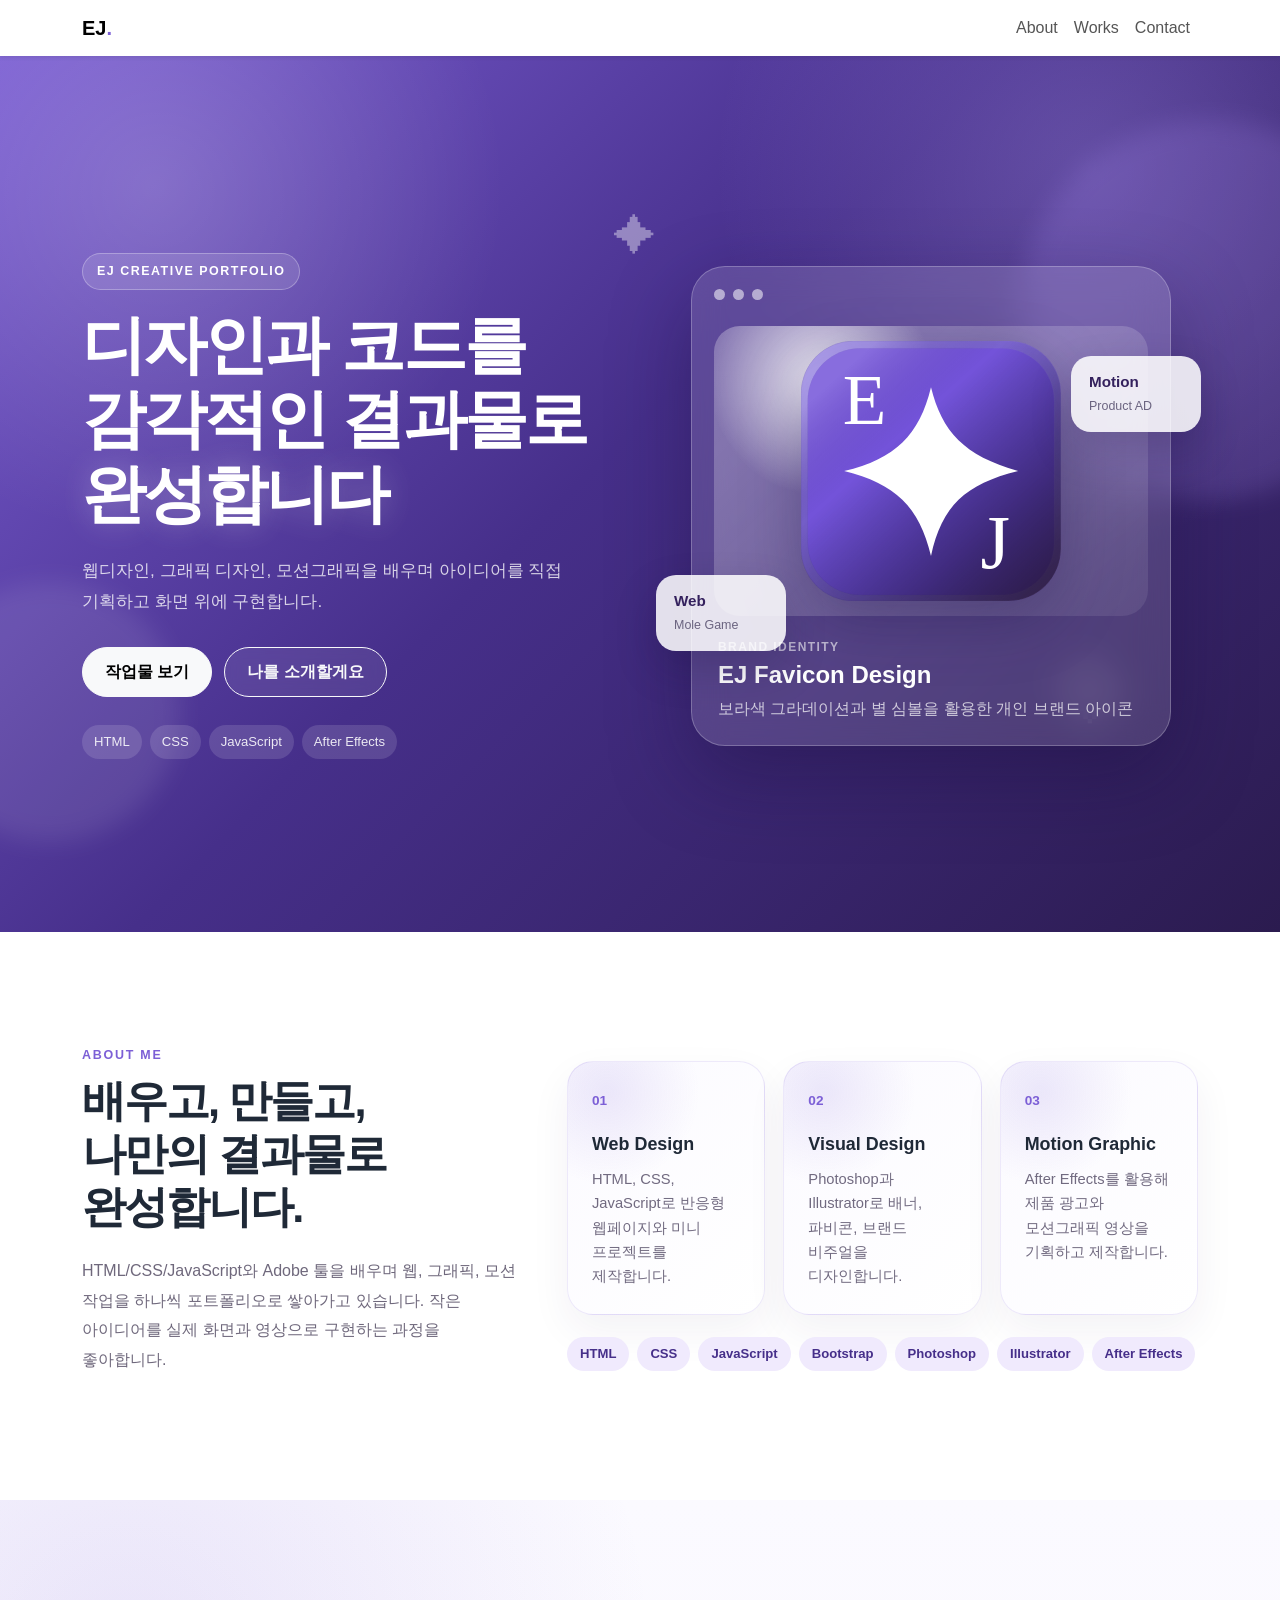
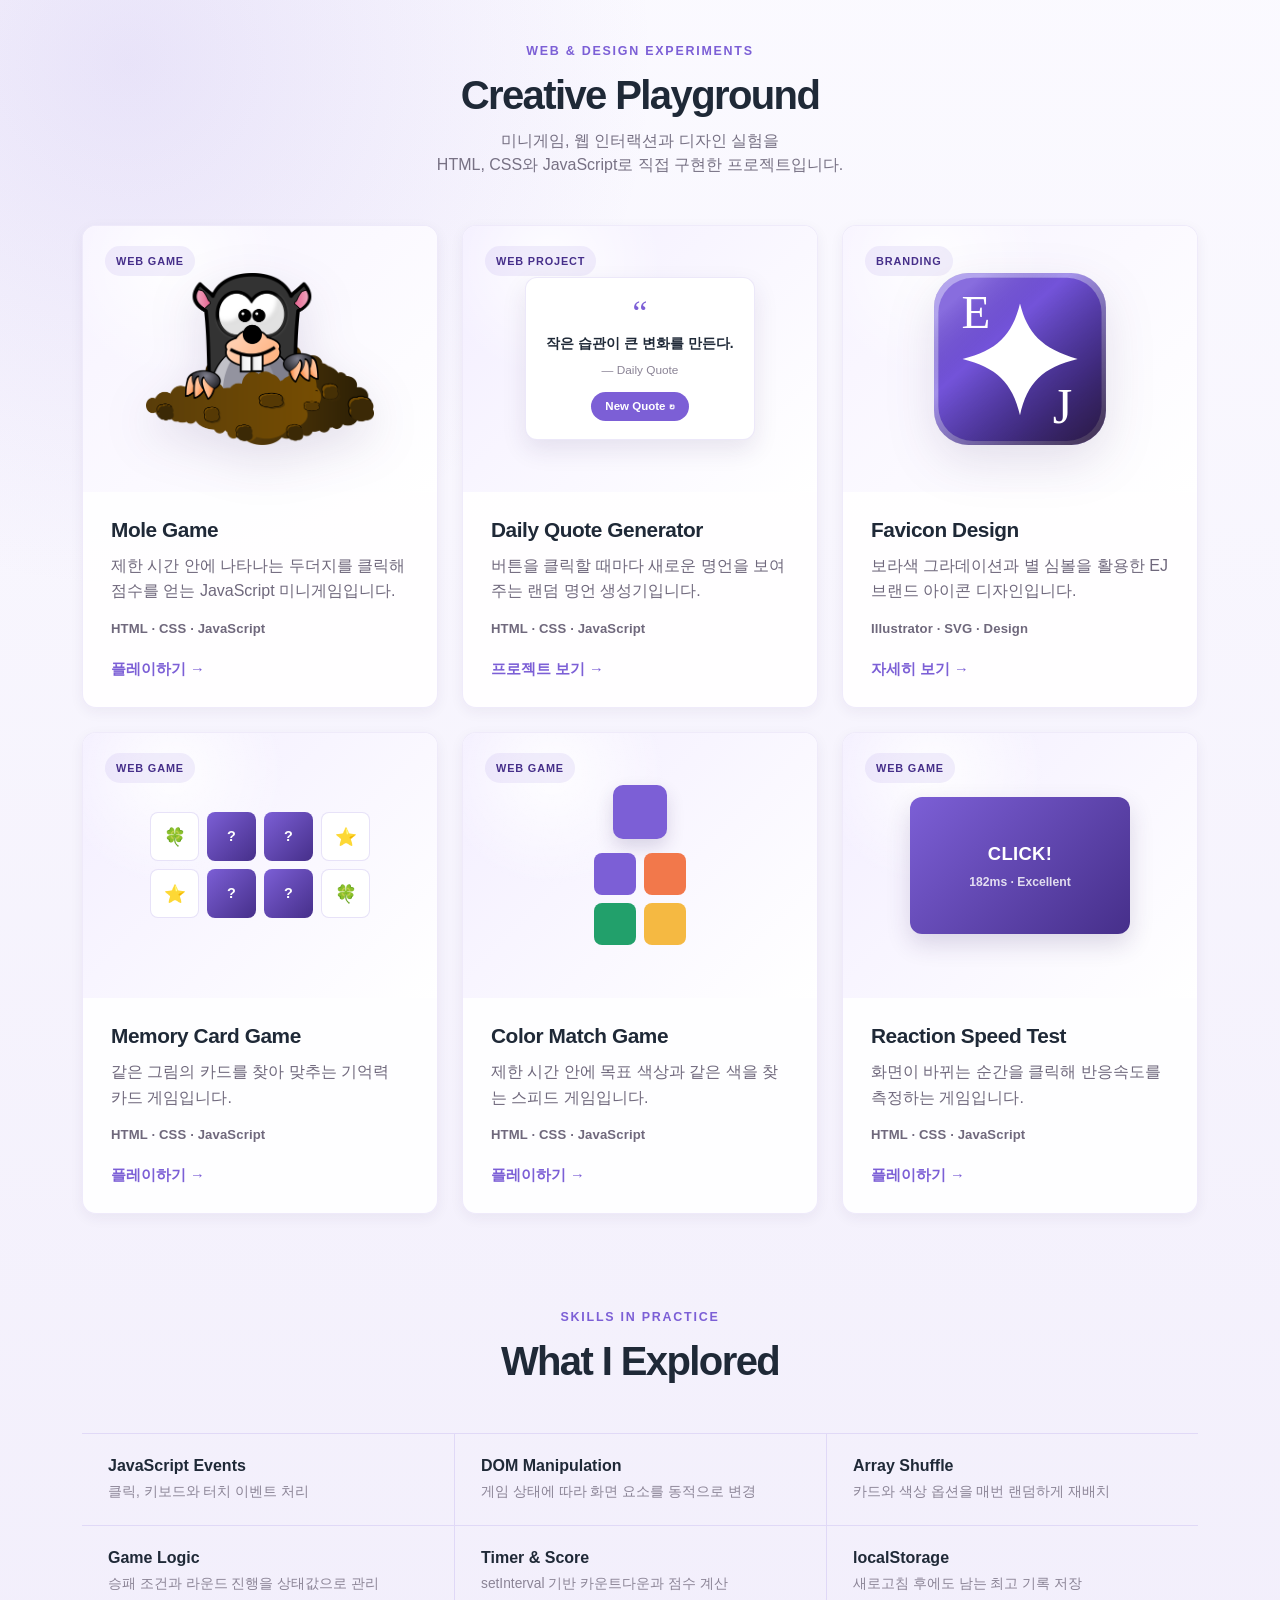
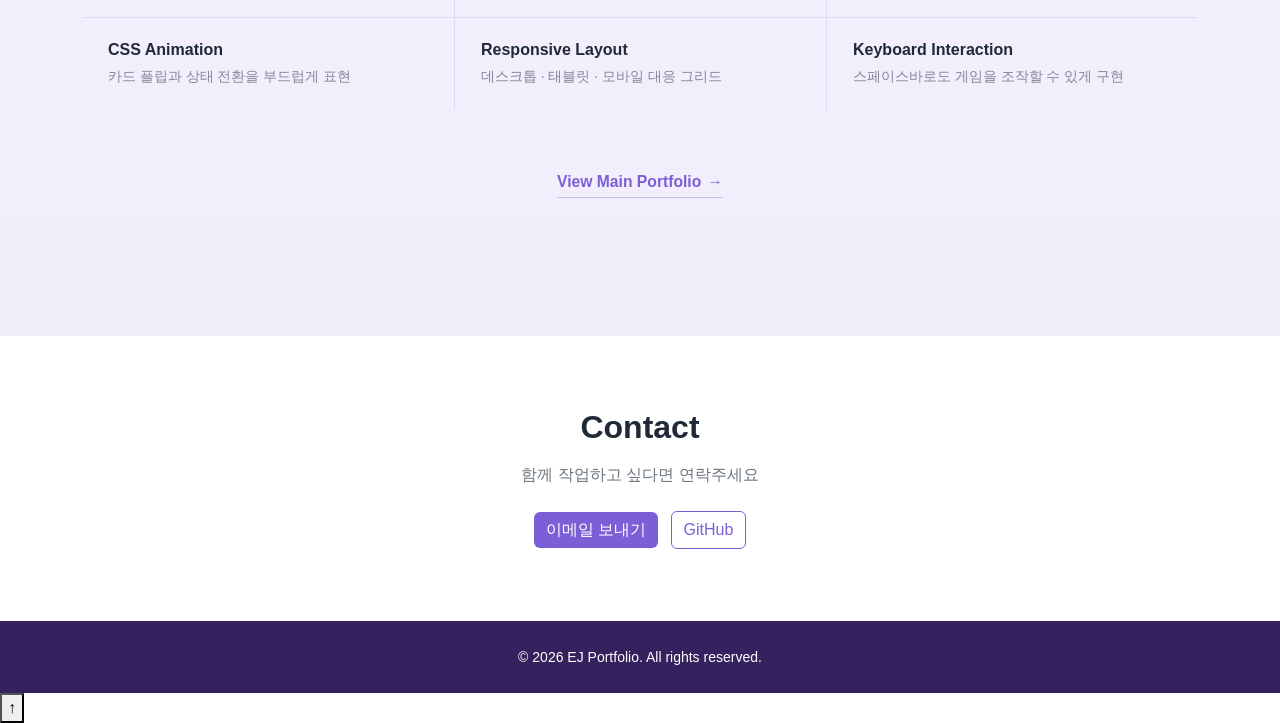
==== index.html @ 0d3d9ed9 "Initial commit: J Portfolio" ====
<!DOCTYPE html>
<html lang="ko">
<head>
  <!-- ===== 기본 설정 ===== -->
  <meta charset="UTF-8">
  <!-- 모바일 반응형을 위한 필수 태그 -->
  <meta name="viewport" content="width=device-width, initial-scale=1">
  <title>EJ Portfolio | 차은정</title>

  <!-- ===== 파비콘 연결 ===== -->
  <link rel="icon" type="image/svg+xml" href="./image/EJ_favicon.svg">

  <!-- ===== Bootstrap 5 CSS (CDN) ===== -->
  <link href="https://cdn.jsdelivr.net/npm/bootstrap@5.3.3/dist/css/bootstrap.min.css" rel="stylesheet">

  <!-- ===== 내 커스텀 CSS (Step 2에서 만들 예정) ===== -->
  <link rel="stylesheet" href="./css/style.css">
</head>

<body>

  <!-- ============================================
       1. NAVBAR (상단 고정 메뉴)
       - fixed-top: 스크롤해도 상단에 고정
       - navbar-expand-lg: PC에서는 가로 메뉴, 모바일에서는 햄버거 버튼
  ============================================= -->
  <nav class="navbar navbar-expand-lg fixed-top bg-white shadow-sm">
    <div class="container">
      <!-- 로고 (클릭하면 맨 위로) -->
      <a class="navbar-brand fw-bold" href="#home">EJ<span class="text-purple">.</span></a>

      <!-- 모바일용 햄버거 버튼 -->
      <button class="navbar-toggler" type="button" data-bs-toggle="collapse" data-bs-target="#navMenu"
        aria-controls="navMenu" aria-expanded="false" aria-label="메뉴 열기">
        <span class="navbar-toggler-icon"></span>
      </button>

      <!-- 메뉴 목록 -->
      <div class="collapse navbar-collapse" id="navMenu">
        <ul class="navbar-nav ms-auto">
          <li class="nav-item"><a class="nav-link" href="#about">About</a></li>
          <li class="nav-item"><a class="nav-link" href="#works">Works</a></li>
          <li class="nav-item"><a class="nav-link" href="#contact">Contact</a></li>
        </ul>
      </div>
    </div>
  </nav>

  <!-- ============================================
       2. HERO (첫 화면 인사 섹션)
       - hero-gradient: 파비콘과 같은 보라 그라데이션 (style.css에서 정의)
       - min-vh-100: 화면 세로 100% 채우기
  ============================================= -->
  <!-- <header id="home" class="hero-gradient text-white d-flex align-items-center min-vh-100">
    <div class="container text-center">
      <p class="mb-2 opacity-75">웹 · 영상 · 그래픽 디자인 포트폴리오</p>
      <h1 class="display-4 fw-bold mb-3">
        안녕하세요,<br>
        디자인과 코드를 넘나드는<br>
        크리에이터 <span class="text-warning">EJ</span>입니다
      </h1>
       CTA 버튼: 클릭하면 Works 섹션으로 이동 
      <a href="#works" class="btn btn-light btn-lg mt-3 px-4">작업물 보러가기 ↓</a>
    </div>
  </header> -->
  <!-- ============================================
     2. HERO - 리디자인 버전
============================================= -->
<header id="home" class="hero-section">
  <div class="hero-bg-circle circle-1"></div>
  <div class="hero-bg-circle circle-2"></div>
  <div class="hero-star star-1">✦</div>
  <div class="hero-star star-2">✧</div>

  <div class="container">
    <div class="row align-items-center min-vh-100 g-5">

      <!-- 왼쪽 텍스트 영역 -->
      <div class="col-12 col-lg-6">
        <div class="hero-text">
          <span class="hero-label">EJ CREATIVE PORTFOLIO</span>

          <h1 class="hero-title">
            디자인과 코드를<br>
            감각적인 결과물로<br>
            <span>완성합니다</span>
          </h1>

          <p class="hero-desc">
            웹디자인, 그래픽 디자인, 모션그래픽을 배우며  
            아이디어를 직접 기획하고 화면 위에 구현합니다.
          </p>

          <div class="hero-buttons">
            <a href="#works" class="btn btn-light hero-btn-main">작업물 보기</a>
            <a href="#about" class="btn btn-outline-light hero-btn-sub">나를 소개할게요</a>
          </div>

          <div class="hero-tags">
            <span>HTML</span>
            <span>CSS</span>
            <span>JavaScript</span>
            <span>After Effects</span>
          </div>
        </div>
      </div>

      <!-- 오른쪽 파비콘 프리뷰 카드 -->
      <div class="col-12 col-lg-6">
        <div class="hero-preview-wrap">

          <div class="glass-card main-preview-card">
            <div class="preview-top">
              <span></span>
              <span></span>
              <span></span>
            </div>

            <div class="preview-icon-box">
              <img src="./image/EJ_favicon.svg" alt="EJ Favicon">
            </div>

            <div class="preview-info">
              <p class="preview-category">BRAND IDENTITY</p>
              <h3>EJ Favicon Design</h3>
              <p>보라색 그라데이션과 별 심볼을 활용한 개인 브랜드 아이콘</p>
            </div>
          </div>

          <div class="floating-card floating-card-1">
            <strong>Web</strong>
            <span>Mole Game</span>
          </div>

          <div class="floating-card floating-card-2">
            <strong>Motion</strong>
            <span>Product AD</span>
          </div>

        </div>
      </div>

    </div>
  </div>
</header>

  <!-- ============================================
       3. ABOUT (자기소개)
  ============================================= -->
 <section id="about" class="about-section">
  <div class="container">
    <div class="row align-items-center g-5">

      <div class="col-12 col-lg-5">
        <span class="section-label">ABOUT ME</span>
        <h2 class="about-title">
            배우고, 만들고,<br>
            나만의 결과물로<br>
            완성합니다.
        </h2>
        <p class="about-desc">
          HTML/CSS/JavaScript와 Adobe 툴을 배우며
          웹, 그래픽, 모션 작업을 하나씩 포트폴리오로 쌓아가고 있습니다.
          작은 아이디어를 실제 화면과 영상으로 구현하는 과정을 좋아합니다.
        </p>
      </div>

      <div class="col-12 col-lg-7">
        <div class="about-card-grid">

          <div class="about-mini-card">
            <span>01</span>
            <h3>Web Design</h3>
            <p>HTML, CSS, JavaScript로 반응형 웹페이지와 미니 프로젝트를 제작합니다.</p>
          </div>

          <div class="about-mini-card">
            <span>02</span>
            <h3>Visual Design</h3>
            <p>Photoshop과 Illustrator로 배너, 파비콘, 브랜드 비주얼을 디자인합니다.</p>
          </div>

          <div class="about-mini-card">
            <span>03</span>
            <h3>Motion Graphic</h3>
            <p>After Effects를 활용해 제품 광고와 모션그래픽 영상을 기획하고 제작합니다.</p>
          </div>

        </div>

        <div class="about-skills">
          <span>HTML</span>
          <span>CSS</span>
          <span>JavaScript</span>
          <span>Bootstrap</span>
          <span>Photoshop</span>
          <span>Illustrator</span>
          <span>After Effects</span>
        </div>
      </div>

    </div>
  </div>
</section>

  
<section id="works" class="works-section">
  <div class="container py-5">

    <div class="section-title text-center mb-5">
      <span class="section-label">WEB &amp; DESIGN EXPERIMENTS</span>
      <h2>Creative Playground</h2>
      <p>미니게임, 웹 인터랙션과 디자인 실험을<br class="d-none d-sm-block">HTML, CSS와 JavaScript로 직접 구현한 프로젝트입니다.</p>
    </div>

    <div class="row g-4">

      <!-- 카드 1: Mole Game -->
      <div class="col-12 col-md-6 col-lg-4">
        <article class="portfolio-card">
          <div class="portfolio-thumb">
            <span class="category-label">WEB GAME</span>
            <img class="thumb-visual" src="./image/mole1-img.png" alt="두더지 게임 화면">
          </div>

          <div class="portfolio-body">
            <h3>Mole Game</h3>
            <p class="portfolio-desc">제한 시간 안에 나타나는 두더지를 클릭해 점수를 얻는 JavaScript 미니게임입니다.</p>
            <p class="tool-tags">HTML · CSS · JavaScript</p>
            <a href="https://jeffreymom.github.io/mole-game/" target="_blank" rel="noopener noreferrer" class="work-link">
              플레이하기 <span class="arrow">→</span>
            </a>
          </div>
        </article>
      </div>

      <!-- 카드 2: Daily Quote Generator -->
      <div class="col-12 col-md-6 col-lg-4">
        <article class="portfolio-card">
          <div class="portfolio-thumb thumb-quote">
            <span class="category-label">WEB PROJECT</span>
            <div class="thumb-visual quote-mock">
              <span class="quote-mock-mark" aria-hidden="true">&ldquo;</span>
              <p class="quote-mock-text">작은 습관이 큰 변화를 만든다.</p>
              <span class="quote-mock-author">— Daily Quote</span>
              <span class="quote-mock-btn">New Quote ↻</span>
            </div>
          </div>

          <div class="portfolio-body">
            <h3>Daily Quote Generator</h3>
            <p class="portfolio-desc">버튼을 클릭할 때마다 새로운 명언을 보여주는 랜덤 명언 생성기입니다.</p>
            <p class="tool-tags">HTML · CSS · JavaScript</p>
            <a href="https://jeffreymom.github.io/day01-quote/" target="_blank" rel="noopener noreferrer" class="work-link">
              프로젝트 보기 <span class="arrow">→</span>
            </a>
          </div>
        </article>
      </div>

      <!-- 카드 3: Favicon Design -->
      <div class="col-12 col-md-6 col-lg-4">
        <article class="portfolio-card">
          <div class="portfolio-thumb">
            <span class="category-label">BRANDING</span>
            <img class="thumb-visual" src="./image/EJ_favicon.svg" alt="EJ 보라색 파비콘 디자인">
          </div>

          <div class="portfolio-body">
            <h3>Favicon Design</h3>
            <p class="portfolio-desc">보라색 그라데이션과 별 심볼을 활용한 EJ 브랜드 아이콘 디자인입니다.</p>
            <p class="tool-tags">Illustrator · SVG · Design</p>
            <a href="#" class="work-link">
              자세히 보기 <span class="arrow">→</span>
            </a>
          </div>
        </article>
      </div>

      <!-- 카드 4: Memory Card Game -->
      <div class="col-12 col-md-6 col-lg-4">
        <article class="portfolio-card">
          <div class="portfolio-thumb thumb-memory">
            <span class="category-label">WEB GAME</span>
            <div class="thumb-visual memory-mock" aria-hidden="true">
              <span class="mock-card flipped">🍀</span>
              <span class="mock-card">?</span>
              <span class="mock-card">?</span>
              <span class="mock-card flipped">⭐</span>
              <span class="mock-card flipped">⭐</span>
              <span class="mock-card">?</span>
              <span class="mock-card">?</span>
              <span class="mock-card flipped">🍀</span>
            </div>
          </div>

          <div class="portfolio-body">
            <h3>Memory Card Game</h3>
            <p class="portfolio-desc">같은 그림의 카드를 찾아 맞추는 기억력 카드 게임입니다.</p>
            <p class="tool-tags">HTML · CSS · JavaScript</p>
            <a href="./memory-game.html" class="work-link">
              플레이하기 <span class="arrow">→</span>
            </a>
          </div>
        </article>
      </div>

      <!-- 카드 5: Color Match Game -->
      <div class="col-12 col-md-6 col-lg-4">
        <article class="portfolio-card">
          <div class="portfolio-thumb thumb-color">
            <span class="category-label">WEB GAME</span>
            <div class="thumb-visual color-mock" aria-hidden="true">
              <div class="color-mock-target"></div>
              <div class="color-mock-swatches">
                <span style="background:#7C5FD6"></span>
                <span style="background:#F2784B"></span>
                <span style="background:#22A06B"></span>
                <span style="background:#F5B942"></span>
              </div>
            </div>
          </div>

          <div class="portfolio-body">
            <h3>Color Match Game</h3>
            <p class="portfolio-desc">제한 시간 안에 목표 색상과 같은 색을 찾는 스피드 게임입니다.</p>
            <p class="tool-tags">HTML · CSS · JavaScript</p>
            <a href="./color-match.html" class="work-link">
              플레이하기 <span class="arrow">→</span>
            </a>
          </div>
        </article>
      </div>

      <!-- 카드 6: Reaction Speed Test -->
      <div class="col-12 col-md-6 col-lg-4">
        <article class="portfolio-card">
          <div class="portfolio-thumb thumb-reaction">
            <span class="category-label">WEB GAME</span>
            <div class="thumb-visual reaction-mock" aria-hidden="true">
              <span class="reaction-mock-label">CLICK!</span>
              <span class="reaction-mock-time">182ms · Excellent</span>
            </div>
          </div>

          <div class="portfolio-body">
            <h3>Reaction Speed Test</h3>
            <p class="portfolio-desc">화면이 바뀌는 순간을 클릭해 반응속도를 측정하는 게임입니다.</p>
            <p class="tool-tags">HTML · CSS · JavaScript</p>
            <a href="./reaction-test.html" class="work-link">
              플레이하기 <span class="arrow">→</span>
            </a>
          </div>
        </article>
      </div>

    </div>

    <div class="explored-section">
      <div class="section-title text-center mb-5">
        <span class="section-label">SKILLS IN PRACTICE</span>
        <h2>What I Explored</h2>
      </div>

      <div class="explored-grid">
        <div class="explored-item">
          <h3>JavaScript Events</h3>
          <p>클릭, 키보드와 터치 이벤트 처리</p>
        </div>
        <div class="explored-item">
          <h3>DOM Manipulation</h3>
          <p>게임 상태에 따라 화면 요소를 동적으로 변경</p>
        </div>
        <div class="explored-item">
          <h3>Array Shuffle</h3>
          <p>카드와 색상 옵션을 매번 랜덤하게 재배치</p>
        </div>
        <div class="explored-item">
          <h3>Game Logic</h3>
          <p>승패 조건과 라운드 진행을 상태값으로 관리</p>
        </div>
        <div class="explored-item">
          <h3>Timer &amp; Score</h3>
          <p>setInterval 기반 카운트다운과 점수 계산</p>
        </div>
        <div class="explored-item">
          <h3>localStorage</h3>
          <p>새로고침 후에도 남는 최고 기록 저장</p>
        </div>
        <div class="explored-item">
          <h3>CSS Animation</h3>
          <p>카드 플립과 상태 전환을 부드럽게 표현</p>
        </div>
        <div class="explored-item">
          <h3>Responsive Layout</h3>
          <p>데스크톱 · 태블릿 · 모바일 대응 그리드</p>
        </div>
        <div class="explored-item">
          <h3>Keyboard Interaction</h3>
          <p>스페이스바로도 게임을 조작할 수 있게 구현</p>
        </div>
      </div>
    </div>

    <div class="portfolio-link-wrap text-center">
      <a href="https://jeffreymom.github.io/ej-portfolio/" target="_blank" rel="noopener noreferrer" class="portfolio-main-link">
        View Main Portfolio <span class="arrow">→</span>
      </a>
    </div>

  </div>
</section>

  <!-- ============================================
       5. CONTACT (연락처)
  ============================================= -->
  <section id="contact" class="py-5">
    <div class="container py-4 text-center">
      <h2 class="fw-bold mb-3">Contact</h2>
      <p class="text-secondary mb-4">함께 작업하고 싶다면 연락주세요</p>
           <a href="mailto:cej3968@gmail.com" class="btn btn-purple me-2">이메일 보내기</a>
      <a href="https://github.com/Jeffreymom" target="_blank" rel="noopener" class="btn btn-outline-purple">GitHub</a>
    </div>
  </section>

  <!-- ============================================
       6. FOOTER (하단)
  ============================================= -->
  <footer class="footer-dark text-white text-center py-4">
    <div class="container">
      <small>© 2026 EJ Portfolio. All rights reserved.</small>
    </div>
  </footer>

  <!-- ===== Bootstrap 5 JS (햄버거 메뉴 작동에 필요) ===== -->
  <script src="https://cdn.jsdelivr.net/npm/bootstrap@5.3.3/dist/js/bootstrap.bundle.min.js"></script>

  <!-- ===== 내 커스텀 JS (Step 5에서 만들 예정) ===== -->
  <script src="./js/app.js"></script>

</body>
</html>
---- css/style.css ----
/* ============================================
   EJ Portfolio - style.css
   보라색 파비콘(EJ) 색감 기반 커스텀 스타일
   ============================================ */

/* ============================================
   1. 색상 변수 (여기만 바꾸면 사이트 전체 색이 바뀜!)
   - 파비콘에서 추출한 실제 색상값 사용
   ============================================ */
:root {
  --purple-main:  #7C5FD6;   /* 메인 보라 (파비콘 밝은 부분) */
  --purple-mid:   #462F8A;   /* 중간 보라 (호버, 그라데이션) */
  --purple-dark:  #34215D;   /* 진한 보라 (Footer, 그라데이션 끝) */
  --purple-light: #F1EDFB;   /* 아주 연한 보라 (섹션 배경) */
  --text-dark:    #1F2937;   /* 본문 글자색 */
}

/* ============================================
   2. 공통 설정
   ============================================ */
body {
  color: var(--text-dark);
  /* 한글이 예쁘게 보이는 시스템 폰트 우선 */
  font-family: "Pretendard", "Apple SD Gothic Neo", "Malgun Gothic", sans-serif;
}

/* 네비 메뉴 클릭 시 섹션이 navbar에 가려지지 않게 여백 확보 */
html {
  scroll-behavior: smooth;      /* 부드러운 스크롤 이동 */
  scroll-padding-top: 70px;     /* 고정 navbar 높이만큼 여백 */
}

/* ============================================
   3. 색상 유틸리티 클래스 (index.html에서 사용 중)
   ============================================ */

/* 보라색 글자 (로고의 점 등) */
.text-purple {
  color: var(--purple-main);
}

/* 연보라 배경 (Works 섹션) */
.bg-light-purple {
  background-color: var(--purple-light);
}

/* ============================================
   4. NAVBAR
   ============================================ */

/* 메뉴 글자: 기본은 회색, 마우스 올리면 보라색 */
.navbar .nav-link {
  color: #555;
  font-weight: 500;
  transition: color 0.2s;   /* 색이 부드럽게 바뀌는 효과 */
}

.navbar .nav-link:hover {
  color: var(--purple-main);
}

/* ============================================
   5. HERO (첫 화면)
   - 파비콘과 동일한 대각선 그라데이션
   ============================================ */
.hero-gradient {
  background: linear-gradient(
    135deg,                    /* 대각선 방향 (좌상단 → 우하단) */
    var(--purple-main) 0%,     /* 시작: 밝은 보라 */
    var(--purple-mid)  55%,    /* 중간 보라 */
    var(--purple-dark) 100%    /* 끝: 진한 보라 */
  );
}

/* Hero 안의 강조 글자(EJ)를 흰색+밑줄 느낌으로 
   (Bootstrap의 text-warning 노란색을 덮어씀) */
.hero-gradient .text-warning {
  color: #fff !important;
  border-bottom: 4px solid rgba(255, 255, 255, 0.5);
}

/* ============================================
   6. 보라색 버튼 (btn-purple / btn-outline-purple)
   ============================================ */

/* 꽉 찬 보라 버튼 */
.btn-purple {
  background-color: var(--purple-main);
  color: #fff;
  border: none;
  transition: background-color 0.2s;
}

.btn-purple:hover {
  background-color: var(--purple-mid);  /* 호버 시 더 진하게 */
  color: #fff;
}

/* 테두리만 있는 보라 버튼 */
.btn-outline-purple {
  background-color: transparent;
  color: var(--purple-main);
  border: 1.5px solid var(--purple-main);
  transition: all 0.2s;
}

.btn-outline-purple:hover {
  background-color: var(--purple-main);  /* 호버 시 채워짐 */
  color: #fff;
}

/* ============================================
   7. 스킬 뱃지 (About + 카드에서 사용)
   ============================================ */
.skill-badge {
  background-color: var(--purple-light);  /* 연보라 배경 */
  color: var(--purple-mid);               /* 진한 보라 글자 */
  font-weight: 500;
  padding: 0.45em 0.9em;
}

/* ============================================
   8. 작업물 카드 (Works 섹션)
   ============================================ */
/*.work-card {
 /* border: none;                /* Bootstrap 기본 테두리 제거 */
 /* border-radius: 14px;         /* 파비콘처럼 둥근 모서리 */
/*  overflow: hidden;            /* 이미지가 둥근 모서리 밖으로 안 나가게 */
/*  transition: transform 0.25s, box-shadow 0.25s;*/
/*}   */

.work-card {
  border: 1px solid rgba(124, 95, 214, 0.12);
  border-radius: 24px;
  overflow: hidden;
  background: rgba(255, 255, 255, 0.92);
  box-shadow: 0 12px 35px rgba(52, 33, 93, 0.08);
}

/* 마우스 올리면 살짝 떠오르는 효과 */
.work-card:hover {
  transform: translateY(-6px);
  box-shadow: 0 12px 24px rgba(70, 47, 138, 0.18);  /* 보라빛 그림자 */
}

/* 카드 썸네일: 높이 통일 + 비율 유지하며 꽉 채우기 */
/* .work-card .card-img-top {
  height: 200px;
  object-fit: cover;
} */

.work-card .card-img-top {
  height: 230px;
  object-fit: contain;
  background: linear-gradient(135deg, #f6f1ff, #ffffff);
  padding: 24px;
}

/* ============================================
   9. FOOTER
   ============================================ */
.footer-dark {
  background-color: var(--purple-dark);  /* 파비콘의 가장 진한 보라 */
}








/* ============================================
   HERO REDESIGN
============================================ */

.hero-section {
  position: relative;
  min-height: 100vh;
  padding-top: 80px;
  overflow: hidden;
  color: #fff;
  background:
    radial-gradient(circle at 12% 20%, rgba(255, 255, 255, 0.18), transparent 26%),
    radial-gradient(circle at 85% 18%, rgba(188, 167, 255, 0.28), transparent 28%),
    linear-gradient(135deg, #7C5FD6 0%, #462F8A 48%, #2B1B4F 100%);
}

.hero-bg-circle {
  position: absolute;
  border-radius: 50%;
  filter: blur(12px);
  opacity: 0.5;
  pointer-events: none;
}

.circle-1 {
  width: 260px;
  height: 260px;
  left: -80px;
  bottom: 90px;
  background: rgba(255, 255, 255, 0.18);
}

.circle-2 {
  width: 380px;
  height: 380px;
  right: -120px;
  top: 120px;
  background: rgba(179, 150, 255, 0.32);
}

.hero-star {
  position: absolute;
  color: rgba(255, 255, 255, 0.4);
  pointer-events: none;
}

.star-1 {
  top: 22%;
  left: 48%;
  font-size: 42px;
}

.star-2 {
  bottom: 20%;
  right: 12%;
  font-size: 68px;
}

.hero-text {
  position: relative;
  z-index: 2;
}

.hero-label {
  display: inline-block;
  margin-bottom: 18px;
  padding: 8px 14px;
  border: 1px solid rgba(255, 255, 255, 0.28);
  border-radius: 999px;
  background: rgba(255, 255, 255, 0.12);
  font-size: 0.78rem;
  letter-spacing: 0.12em;
  font-weight: 700;
}

.hero-title {
  font-size: clamp(2.8rem, 5vw, 4.7rem);
  line-height: 1.16;
  font-weight: 900;
  letter-spacing: -0.045em;
  margin-bottom: 24px;
  word-break: keep-all;
}

.hero-title span {
  color: #fff;
  text-shadow: 0 0 30px rgba(255, 255, 255, 0.28);
}

.hero-desc {
  max-width: 560px;
  margin-bottom: 30px;
  color: rgba(255, 255, 255, 0.78);
  font-size: 1.08rem;
  line-height: 1.8;
  word-break: keep-all;
}

.hero-buttons {
  display: flex;
  flex-wrap: wrap;
  gap: 12px;
  margin-bottom: 28px;
}

.hero-btn-main,
.hero-btn-sub {
  border-radius: 999px;
  padding: 12px 22px;
  font-weight: 700;
}

.hero-btn-sub {
  background: rgba(255, 255, 255, 0.08);
  backdrop-filter: blur(8px);
}

.hero-tags {
  display: flex;
  flex-wrap: wrap;
  gap: 8px;
}

.hero-tags span {
  padding: 7px 12px;
  border-radius: 999px;
  background: rgba(255, 255, 255, 0.13);
  color: rgba(255, 255, 255, 0.88);
  font-size: 0.82rem;
}

/* 오른쪽 프리뷰 카드 */

.hero-preview-wrap {
  position: relative;
  z-index: 2;
  max-width: 480px;
  margin: 0 auto;
}

.glass-card {
  border: 1px solid rgba(255, 255, 255, 0.24);
  border-radius: 34px;
  background: rgba(255, 255, 255, 0.13);
  backdrop-filter: blur(18px);
  box-shadow: 0 30px 80px rgba(24, 12, 58, 0.35);
}

.main-preview-card {
  padding: 22px;
}

.preview-top {
  display: flex;
  gap: 8px;
  margin-bottom: 26px;
}

.preview-top span {
  width: 11px;
  height: 11px;
  border-radius: 50%;
  background: rgba(255, 255, 255, 0.55);
}

.preview-icon-box {
  display: flex;
  justify-content: center;
  align-items: center;
  min-height: 290px;
  border-radius: 26px;
  background:
    radial-gradient(circle at 25% 20%, rgba(255, 255, 255, 0.9), transparent 28%),
    linear-gradient(135deg, rgba(255, 255, 255, 0.28), rgba(255, 255, 255, 0.08));
}

.preview-icon-box img {
  width: min(260px, 72%);
  filter: drop-shadow(0 20px 30px rgba(26, 14, 67, 0.32));
}

.preview-info {
  padding: 22px 4px 2px;
}

.preview-category {
  margin-bottom: 5px;
  font-size: 0.75rem;
  letter-spacing: 0.12em;
  color: rgba(255, 255, 255, 0.62);
  font-weight: 700;
}

.preview-info h3 {
  font-size: 1.5rem;
  font-weight: 800;
  margin-bottom: 8px;
}

.preview-info p:last-child {
  margin-bottom: 0;
  color: rgba(255, 255, 255, 0.72);
}

.floating-card {
  position: absolute;
  min-width: 130px;
  padding: 15px 18px;
  border-radius: 20px;
  background: rgba(255, 255, 255, 0.86);
  color: #34215D;
  box-shadow: 0 18px 40px rgba(25, 13, 58, 0.22);
}

.floating-card strong {
  display: block;
  font-size: 0.95rem;
}

.floating-card span {
  font-size: 0.78rem;
  color: #6b6480;
}

.floating-card-1 {
  left: -35px;
  bottom: 95px;
}

.floating-card-2 {
  right: -30px;
  top: 90px;
}

/* ============================================
   WORKS REDESIGN
============================================ */

.works-section {
  position: relative;
  padding: 90px 0;
  background:
    radial-gradient(circle at 10% 8%, rgba(124, 95, 214, 0.14), transparent 24%),
    linear-gradient(180deg, #FBFAFF 0%, #F1EDFB 100%);
}

.section-label {
  display: inline-block;
  margin-bottom: 10px;
  color: var(--purple-main);
  font-size: 0.78rem;
  font-weight: 800;
  letter-spacing: 0.14em;
}

.section-title h2 {
  font-size: 2.5rem;
  font-weight: 900;
  letter-spacing: -0.04em;
  margin-bottom: 10px;
}

.section-title p {
  color: #777184;
}

.portfolio-card {
  position: relative;
  height: 100%;
  overflow: hidden;
  border-radius: 14px;
  background: rgba(255, 255, 255, 0.9);
  border: 1px solid rgba(124, 95, 214, 0.12);
  box-shadow: 0 4px 14px rgba(52, 33, 93, 0.06);
  transition: transform 0.22s ease, box-shadow 0.22s ease, border-color 0.22s ease;
}

.portfolio-card:hover {
  transform: translateY(-2px);
  box-shadow: 0 10px 24px rgba(52, 33, 93, 0.1);
  border-color: rgba(124, 95, 214, 0.26);
}

.portfolio-thumb {
  position: relative;
  aspect-ratio: 4 / 3;
  display: flex;
  justify-content: center;
  align-items: center;
  padding: 28px;
  background:
    radial-gradient(circle at 25% 15%, rgba(255, 255, 255, 0.9), transparent 32%),
    linear-gradient(135deg, #F7F3FF 0%, #FFFFFF 100%);
}

.portfolio-thumb img.thumb-visual {
  max-width: 82%;
  max-height: 82%;
  object-fit: contain;
  filter: drop-shadow(0 16px 24px rgba(52, 33, 93, 0.13));
}

.thumb-visual {
  transition: transform 0.3s ease;
}

.portfolio-card:hover .thumb-visual {
  transform: scale(1.02);
}

.category-label {
  position: absolute;
  left: 22px;
  top: 20px;
  z-index: 2;
  padding: 7px 11px;
  border-radius: 999px;
  background: rgba(124, 95, 214, 0.1);
  color: var(--purple-mid);
  font-size: 0.68rem;
  font-weight: 800;
  letter-spacing: 0.08em;
}

.portfolio-body {
  padding: 26px 28px;
}

.portfolio-body h3 {
  margin-bottom: 10px;
  font-size: 1.3rem;
  font-weight: 900;
  letter-spacing: -0.02em;
}

.portfolio-body p {
  color: #6f687c;
  line-height: 1.6;
}

.portfolio-desc {
  display: -webkit-box;
  -webkit-box-orient: vertical;
  -webkit-line-clamp: 3;
  overflow: hidden;
  margin-bottom: 14px;
}

/* 기술 태그: pill 없이 가운데 점(·)으로 구분한 텍스트 */
.tool-tags {
  margin: 0 0 18px;
  color: #8b8496;
  font-size: 0.82rem;
  font-weight: 600;
  letter-spacing: 0.01em;
}

/* CTA: 큰 보라 버튼 대신 텍스트 링크 + 화살표 */
.work-link {
  display: inline-flex;
  align-items: center;
  gap: 4px;
  text-decoration: none;
  color: var(--purple-main);
  background: none;
  padding: 0;
  border-radius: 0;
  font-size: 0.92rem;
  font-weight: 700;
}

.work-link .arrow {
  display: inline-block;
  transition: transform 0.2s ease;
}

.work-link:hover {
  color: var(--purple-mid);
}

.work-link:hover .arrow {
  transform: translateX(4px);
}

.empty-thumb {
  background:
    radial-gradient(circle at 30% 20%, rgba(124, 95, 214, 0.16), transparent 28%),
    linear-gradient(135deg, #FBFAFF 0%, #F3EEFF 100%);
}

.thumb-placeholder {
  text-align: center;
  color: var(--purple-mid);
}

.thumb-placeholder span {
  display: block;
  margin-bottom: 10px;
  font-size: 4rem;
  line-height: 1;
}

.thumb-placeholder p {
  margin: 0;
  font-size: 1.05rem;
  font-weight: 800;
}

/* 기존 Bootstrap 카드 스타일이 남아있을 때 충돌 방지 */
.work-card {
  border-radius: 28px;
}

.hero-section .row {
  align-items: center;
}

.hero-text {
  max-width: 640px;
}

/* ============================================
   RESPONSIVE
============================================ */

@media (max-width: 991px) {
  .hero-section {
    padding: 120px 0 80px;
  }

  .hero-title {
    font-size: 3.3rem;
    line-height: 1.18;
  }

  .hero-preview-wrap {
    margin-top: 30px;
  }

  .floating-card-1 {
    left: 10px;
  }

  .floating-card-2 {
    right: 10px;
  }
}

@media (max-width: 576px) {
  .hero-title {
    font-size: 2.35rem;
    line-height: 1.22;
  }

  .hero-desc {
    font-size: 0.98rem;
  }

  .preview-icon-box {
    min-height: 230px;
  }

  .floating-card {
    display: none;
  }

  .section-title h2 {
    font-size: 2rem;
  }
}




/* ============================================
   ABOUT REDESIGN
============================================ */

.about-section {
  position: relative;
  padding: 110px 0;
  background: #fff;
}

.about-title {
  margin: 0 0 22px;
  font-size: clamp(2.1rem, 3.4vw, 3.15rem);
  line-height: 1.22;
  font-weight: 900;
  letter-spacing: -0.045em;
  color: var(--text-dark);
  word-break: keep-all;
}

.about-desc {
  color: #6f687c;
  font-size: 1rem;
  line-height: 1.85;
  word-break: keep-all;
}

.about-card-grid {
  display: grid;
  grid-template-columns: repeat(3, 1fr);
  gap: 18px;
}

.about-mini-card {
  min-height: 200px;
  padding: 26px 24px;
  border-radius: 26px;
  background:
    radial-gradient(circle at 20% 12%, rgba(124, 95, 214, 0.13), transparent 34%),
    linear-gradient(135deg, #FBFAFF 0%, #FFFFFF 100%);
  border: 1px solid rgba(124, 95, 214, 0.13);
  box-shadow: 0 16px 40px rgba(52, 33, 93, 0.06);
}

.about-mini-card span {
  display: inline-block;
  margin-bottom: 22px;
  color: var(--purple-main);
  font-size: 0.85rem;
  font-weight: 900;
}

.about-mini-card h3 {
  margin-bottom: 12px;
  font-size: 1.12rem;
  font-weight: 900;
  color: var(--text-dark);
}

.about-mini-card p {
  margin: 0;
  color: #716a80;
  font-size: 0.92rem;
  line-height: 1.65;
  word-break: keep-all;
}

.about-skills {
  display: flex;
  flex-wrap: wrap;
  gap: 8px;
  margin-top: 22px;
}

.about-skills span {
  padding: 7px 13px;
  border-radius: 999px;
  background: #F0EAFD;
  color: var(--purple-mid);
  font-size: 0.82rem;
  font-weight: 700;
}

@media (max-width: 991px) {
  .about-card-grid {
    grid-template-columns: 1fr;
  }

  .about-section {
    padding: 80px 0;
  }
}

/* ============================================
   WORKS THUMBNAIL MOCKUPS
   이미지가 없는 프로젝트는 실제 게임 UI를 닮은
   HTML/CSS 미니 목업으로 썸네일을 대신함
============================================ */

/* Daily Quote Generator */
.thumb-quote {
  background:
    radial-gradient(circle at 25% 15%, rgba(255, 255, 255, 0.9), transparent 32%),
    linear-gradient(135deg, #F3EEFF 0%, #FFFFFF 100%);
}

.quote-mock {
  width: 100%;
  max-width: 230px;
  padding: 18px 16px;
  border-radius: 12px;
  background: #fff;
  border: 1px solid rgba(124, 95, 214, 0.14);
  box-shadow: 0 10px 24px rgba(52, 33, 93, 0.1);
  text-align: center;
}

.quote-mock-mark {
  display: block;
  font-family: Georgia, serif;
  font-size: 2.1rem;
  line-height: 1;
  color: var(--purple-main);
  margin-bottom: 4px;
}

.quote-mock-text {
  margin: 0 0 8px;
  font-size: 0.86rem;
  font-weight: 700;
  color: var(--text-dark);
  line-height: 1.5;
}

.quote-mock-author {
  display: block;
  margin-bottom: 12px;
  font-size: 0.74rem;
  color: #8b8496;
}

.quote-mock-btn {
  display: inline-block;
  padding: 6px 14px;
  border-radius: 999px;
  background: var(--purple-main);
  color: #fff;
  font-size: 0.72rem;
  font-weight: 700;
}

/* Memory Card Game */
.thumb-memory {
  background:
    radial-gradient(circle at 25% 15%, rgba(255, 255, 255, 0.9), transparent 32%),
    linear-gradient(135deg, #F3EEFF 0%, #FFFFFF 100%);
}

.memory-mock {
  display: grid;
  grid-template-columns: repeat(4, 1fr);
  gap: 8px;
  width: 100%;
  max-width: 220px;
}

.mock-card {
  aspect-ratio: 1 / 1;
  display: flex;
  align-items: center;
  justify-content: center;
  border-radius: 8px;
  background: linear-gradient(135deg, var(--purple-main), var(--purple-mid));
  color: #fff;
  font-weight: 800;
  font-size: 0.9rem;
}

.mock-card.flipped {
  background: #fff;
  border: 1px solid rgba(124, 95, 214, 0.18);
  font-size: 1.1rem;
}

/* Color Match Game */
.thumb-color {
  background:
    radial-gradient(circle at 25% 15%, rgba(255, 255, 255, 0.9), transparent 32%),
    linear-gradient(135deg, #F3EEFF 0%, #FFFFFF 100%);
}

.color-mock {
  display: flex;
  flex-direction: column;
  align-items: center;
  gap: 14px;
}

.color-mock-target {
  width: 54px;
  height: 54px;
  border-radius: 10px;
  background: #7C5FD6;
  box-shadow: 0 8px 18px rgba(52, 33, 93, 0.16);
}

.color-mock-swatches {
  display: grid;
  grid-template-columns: repeat(2, 1fr);
  gap: 8px;
}

.color-mock-swatches span {
  width: 42px;
  height: 42px;
  border-radius: 8px;
  display: block;
}

/* Reaction Speed Test */
.thumb-reaction {
  background:
    radial-gradient(circle at 25% 15%, rgba(255, 255, 255, 0.9), transparent 32%),
    linear-gradient(135deg, #F3EEFF 0%, #FFFFFF 100%);
}

.reaction-mock {
  width: 100%;
  max-width: 220px;
  aspect-ratio: 16 / 10;
  border-radius: 12px;
  display: flex;
  flex-direction: column;
  align-items: center;
  justify-content: center;
  gap: 6px;
  background: linear-gradient(135deg, var(--purple-main), var(--purple-mid));
  color: #fff;
  box-shadow: 0 10px 24px rgba(52, 33, 93, 0.16);
}

.reaction-mock-label {
  font-size: 1.15rem;
  font-weight: 900;
  letter-spacing: 0.02em;
}

.reaction-mock-time {
  font-size: 0.76rem;
  font-weight: 700;
  color: rgba(255, 255, 255, 0.82);
}

/* ============================================
   WHAT I EXPLORED
============================================ */

.explored-section {
  margin-top: 90px;
}

.explored-grid {
  display: grid;
  grid-template-columns: repeat(3, 1fr);
}

.explored-item {
  padding: 22px 26px;
  border-top: 1px solid rgba(124, 95, 214, 0.16);
}

.explored-grid .explored-item:nth-child(-n+3) {
  border-top: 1px solid rgba(124, 95, 214, 0.16);
}

.explored-item:not(:nth-child(3n+1)) {
  border-left: 1px solid rgba(124, 95, 214, 0.16);
}

.explored-item h3 {
  margin: 0 0 6px;
  font-size: 1rem;
  font-weight: 800;
  color: var(--text-dark);
}

.explored-item p {
  margin: 0;
  color: #8b8496;
  font-size: 0.86rem;
  line-height: 1.6;
}

/* ============================================
   MAIN PORTFOLIO LINK
============================================ */

.portfolio-link-wrap {
  margin-top: 60px;
}

.portfolio-main-link {
  display: inline-flex;
  align-items: center;
  gap: 6px;
  text-decoration: none;
  color: var(--purple-main);
  font-weight: 800;
  font-size: 0.98rem;
  border-bottom: 1.5px solid rgba(124, 95, 214, 0.35);
  padding-bottom: 4px;
}

.portfolio-main-link .arrow {
  display: inline-block;
  transition: transform 0.2s ease;
}

.portfolio-main-link:hover {
  color: var(--purple-mid);
}

.portfolio-main-link:hover .arrow {
  transform: translateX(4px);
}

@media (max-width: 767px) {
  .explored-grid {
    grid-template-columns: 1fr;
  }

  .explored-item,
  .explored-item:not(:nth-child(3n+1)) {
    border-left: none;
  }

  .explored-item:not(:first-child) {
    border-top: 1px solid rgba(124, 95, 214, 0.16);
  }

  .explored-section {
    margin-top: 60px;
  }
}

@media (max-width: 991px) and (min-width: 768px) {
  .explored-grid {
    grid-template-columns: repeat(2, 1fr);
  }

  .explored-item:not(:nth-child(3n+1)) {
    border-left: none;
  }

  .explored-item:nth-child(odd) {
    border-left: none;
  }

  .explored-item:nth-child(even) {
    border-left: 1px solid rgba(124, 95, 214, 0.16);
  }

  .explored-item:nth-child(-n+2) {
    border-top: 1px solid rgba(124, 95, 214, 0.16);
  }
}
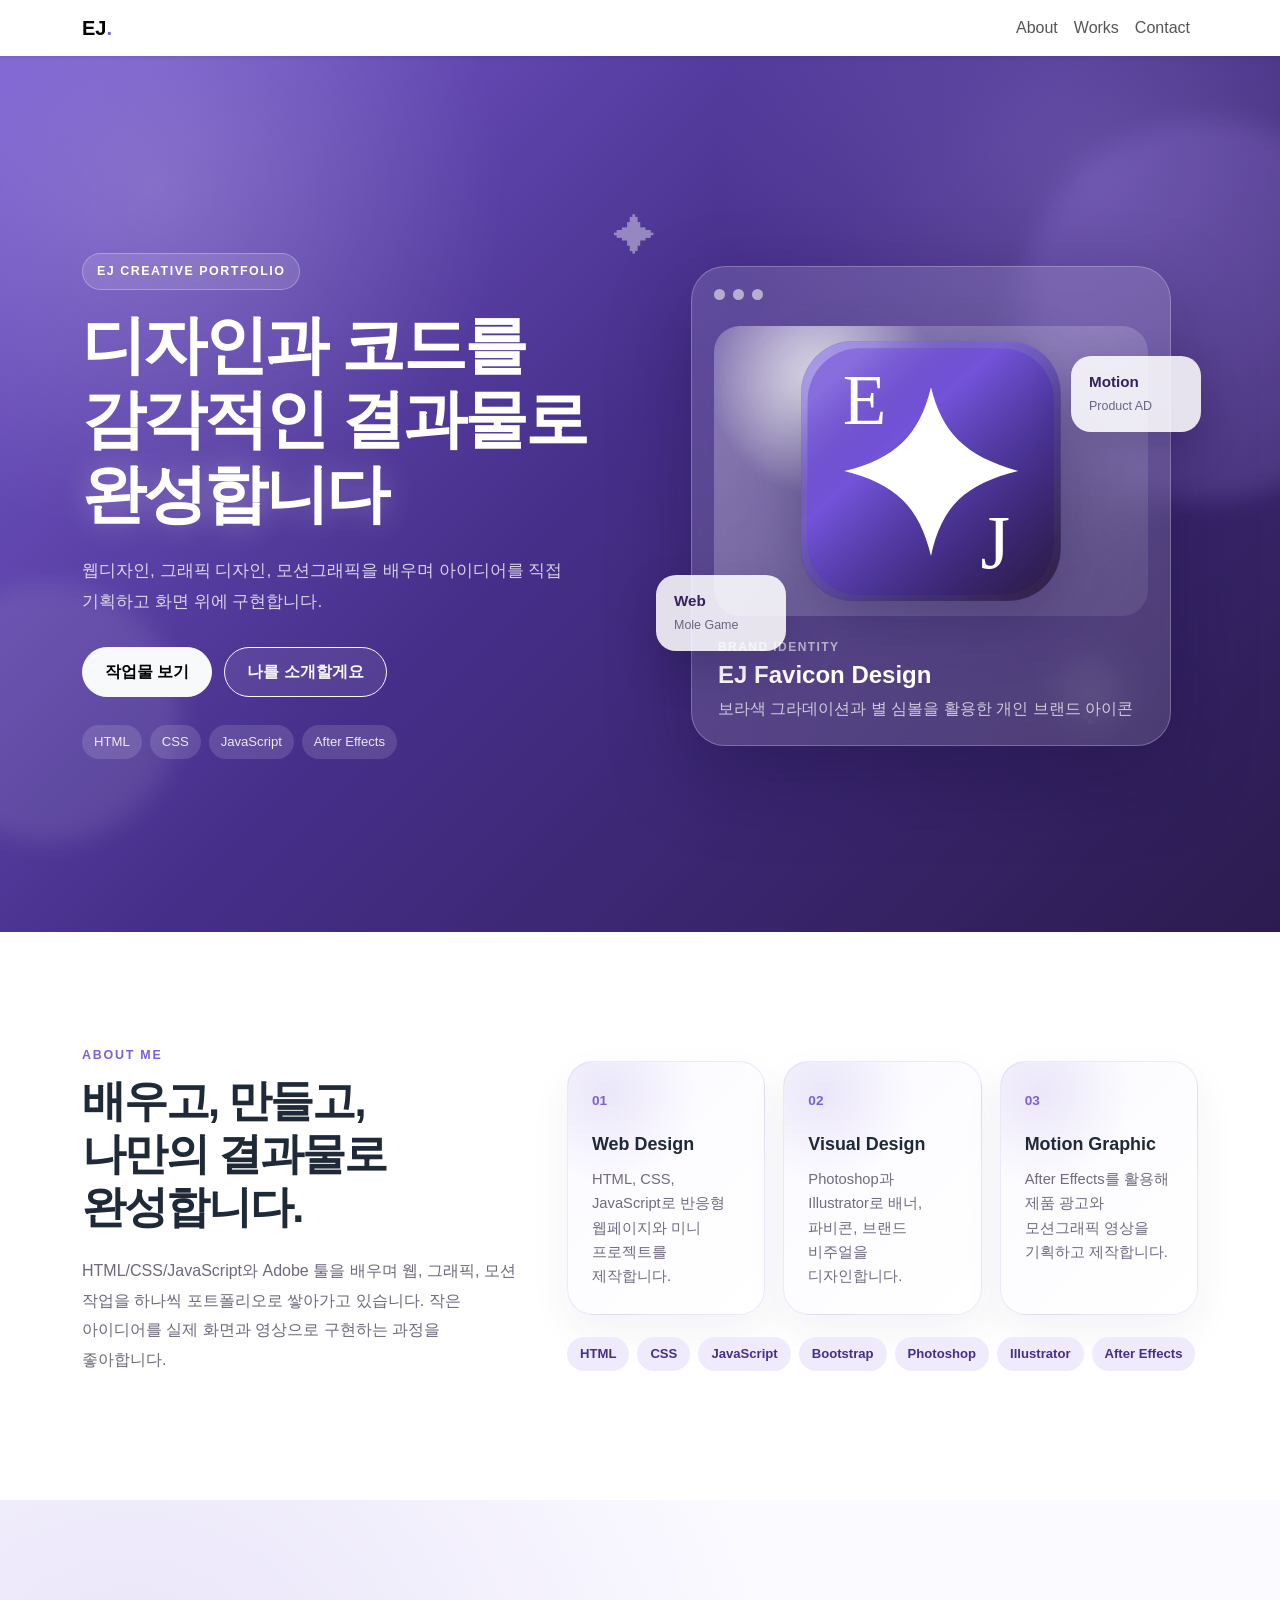
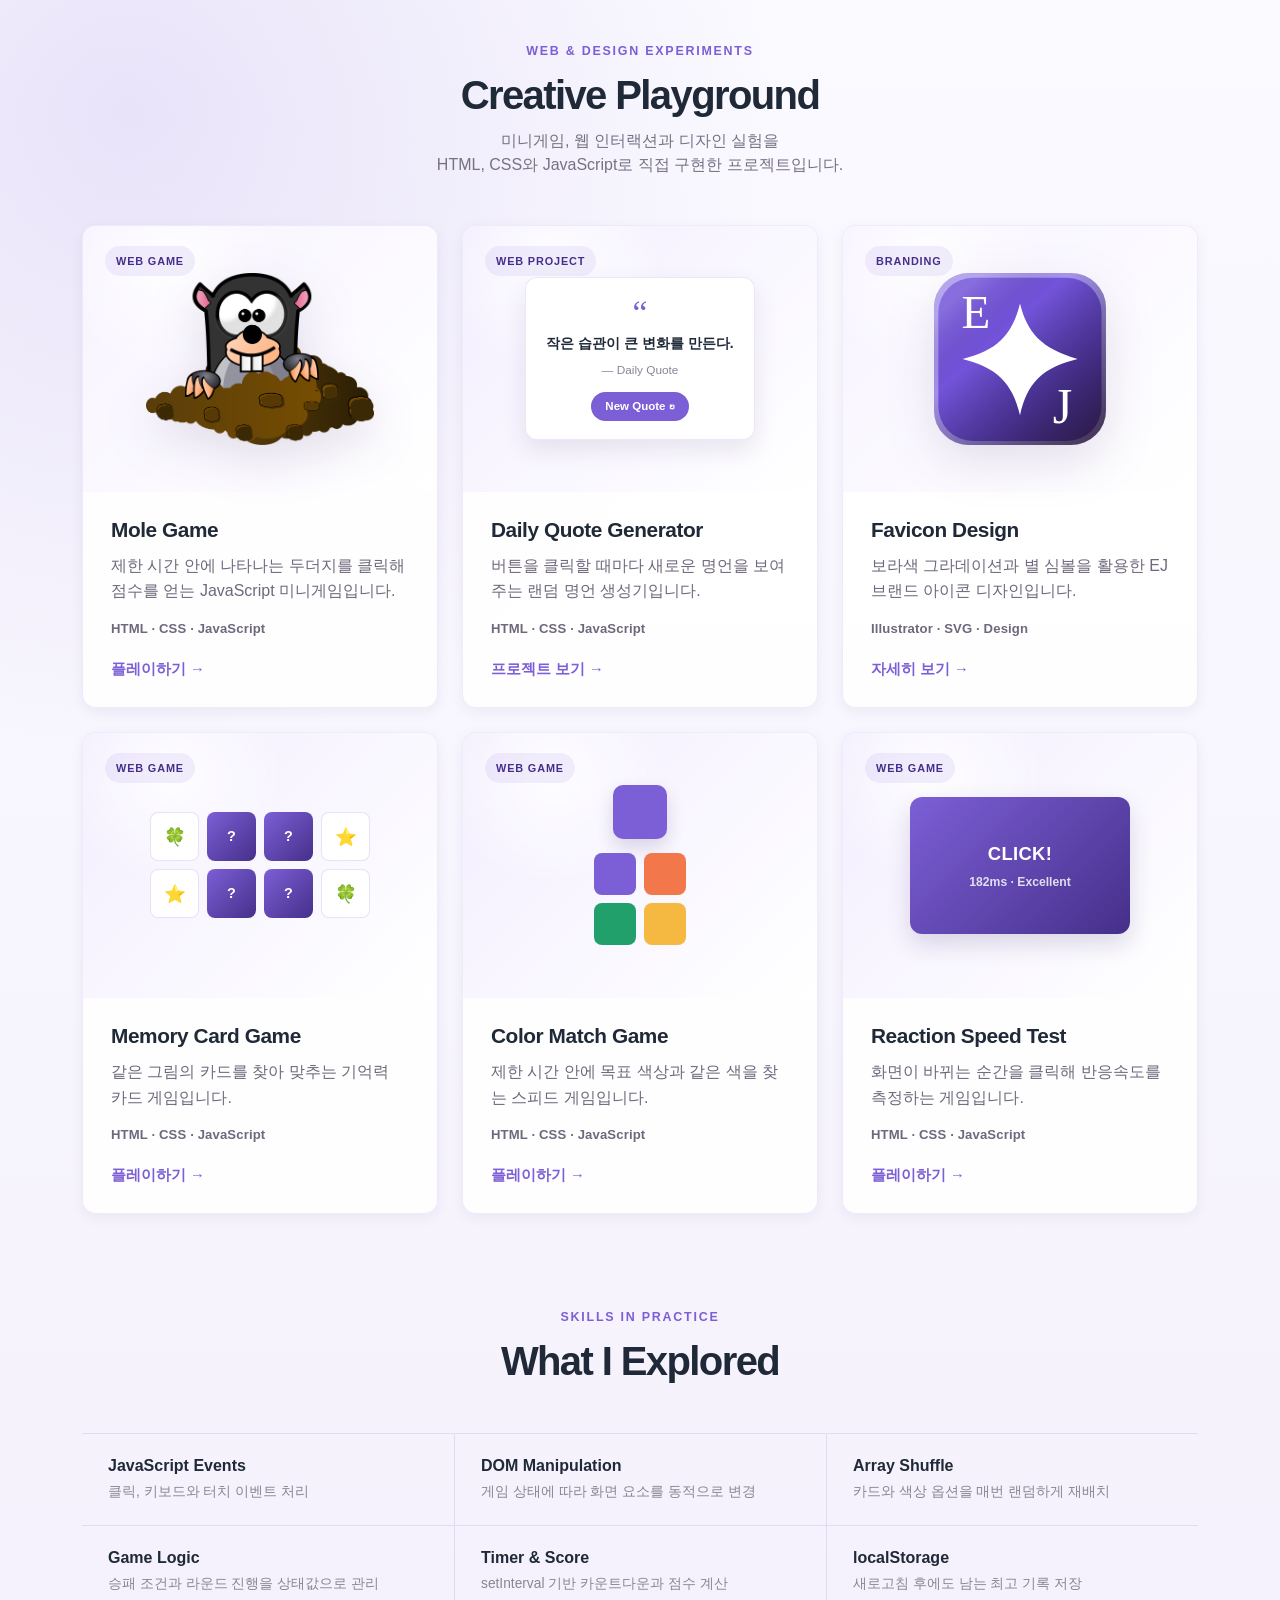
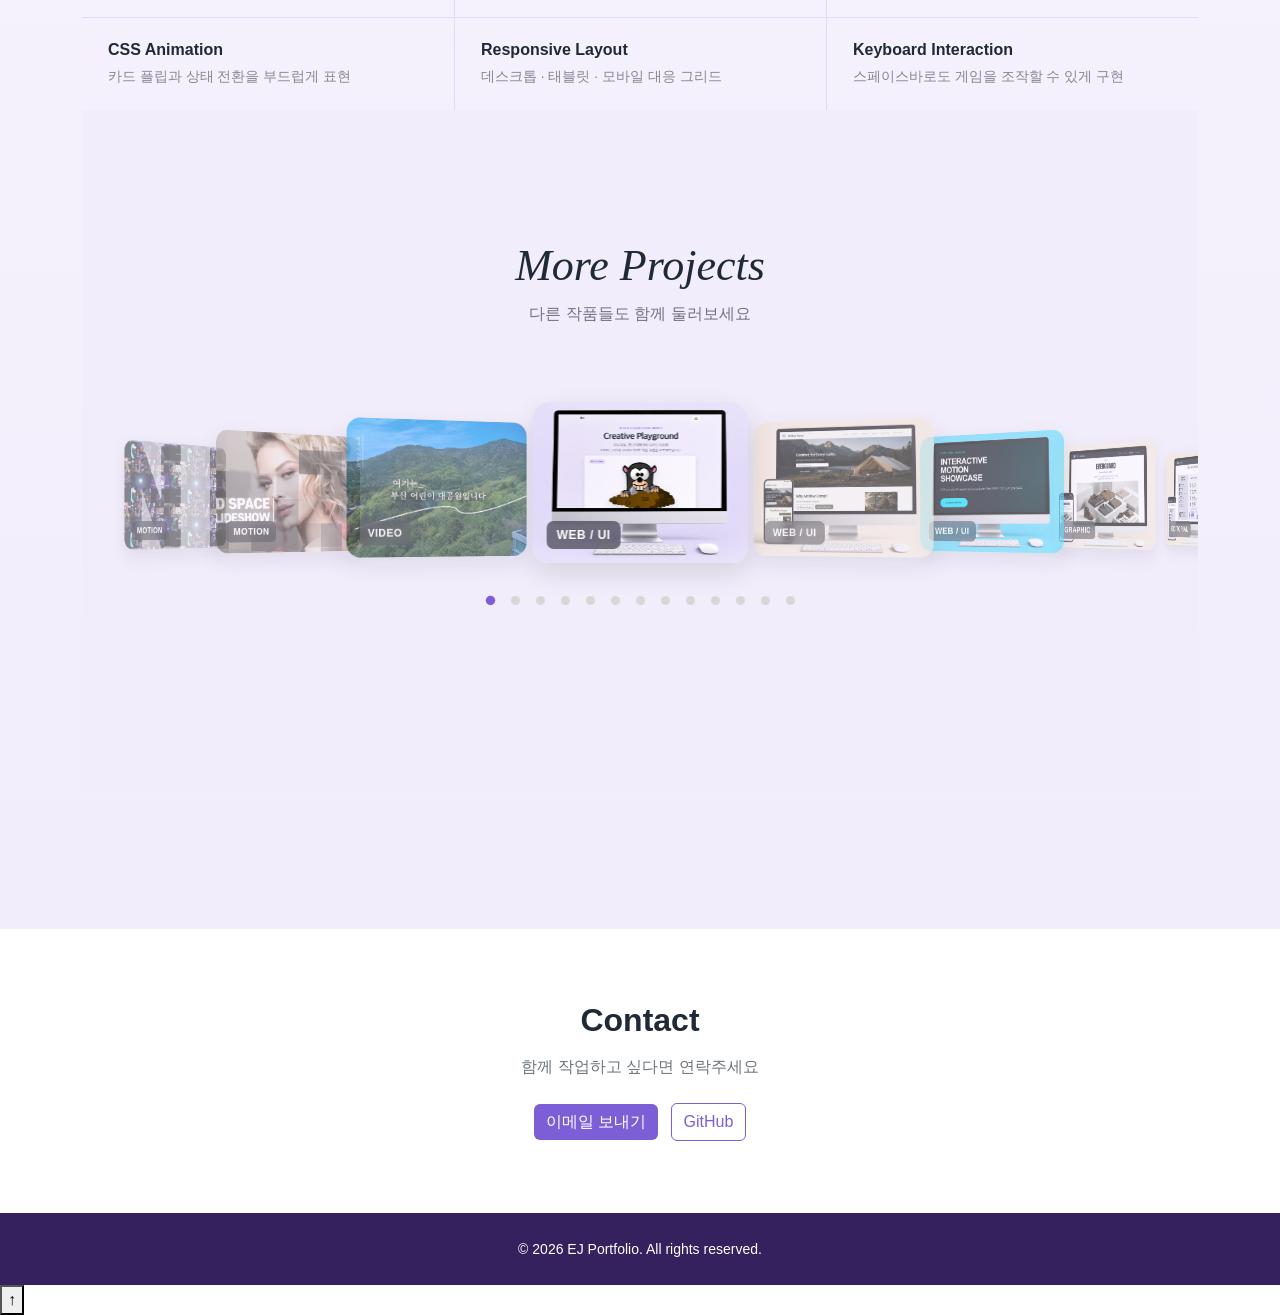
==== commit c22207b1: "07.23 다른 포트폴리오연결" ====
--- a/index.html
+++ b/index.html
@@ -13,17 +13,16 @@
   <!-- ===== Bootstrap 5 CSS (CDN) ===== -->
   <link href="https://cdn.jsdelivr.net/npm/bootstrap@5.3.3/dist/css/bootstrap.min.css" rel="stylesheet">
 
+  <!-- ===== Swiper (More Projects 슬라이더용) ===== -->
+  <link rel="stylesheet" href="https://cdn.jsdelivr.net/npm/swiper@11/swiper-bundle.min.css">
+
   <!-- ===== 내 커스텀 CSS (Step 2에서 만들 예정) ===== -->
   <link rel="stylesheet" href="./css/style.css">
 </head>
 
 <body>
 
-  <!-- ============================================
-       1. NAVBAR (상단 고정 메뉴)
-       - fixed-top: 스크롤해도 상단에 고정
-       - navbar-expand-lg: PC에서는 가로 메뉴, 모바일에서는 햄버거 버튼
-  ============================================= -->
+  <!--1. NAVBAR (상단 고정 메뉴)-->
   <nav class="navbar navbar-expand-lg fixed-top bg-white shadow-sm">
     <div class="container">
       <!-- 로고 (클릭하면 맨 위로) -->
@@ -63,9 +62,7 @@
       <a href="#works" class="btn btn-light btn-lg mt-3 px-4">작업물 보러가기 ↓</a>
     </div>
   </header> -->
-  <!-- ============================================
-     2. HERO - 리디자인 버전
-============================================= -->
+  <!-- 2. HERO - 리디자인 버전-->
 <header id="home" class="hero-section">
   <div class="hero-bg-circle circle-1"></div>
   <div class="hero-bg-circle circle-2"></div>
@@ -144,9 +141,7 @@
   </div>
 </header>
 
-  <!-- ============================================
-       3. ABOUT (자기소개)
-  ============================================= -->
+  <!-- 3. ABOUT (자기소개)-->
  <section id="about" class="about-section">
   <div class="container">
     <div class="row align-items-center g-5">
@@ -402,18 +397,162 @@
       </div>
     </div>
 
-    <div class="portfolio-link-wrap text-center">
+
+    <section class="more-projects-section">
+            <div class="more-projects-heading">
+                <h2>More Projects</h2>
+                <p>다른 작품들도 함께 둘러보세요</p>
+            </div>
+
+            <div class="swiper more-projects-swiper">
+                <div class="swiper-wrapper">
+
+                    <div class="swiper-slide more-projects-slide">
+                        <a href="https://jeffreymom.github.io/j-portfolio/" class="more-projects-card" aria-label="EJ Creative Portfolio 자세히 보기" target="_blank" rel="noopener noreferrer">
+                            <img src="./image/thumb-01-ej-creative-portfolio.png" alt="EJ Creative Portfolio 썸네일" class="more-projects-image" loading="lazy">
+                            <span class="more-projects-category">WEB / UI</span>
+                            <div class="more-projects-overlay">
+                                <strong>EJ Creative Portfolio</strong>
+                            </div>
+                        </a>
+                    </div>
+
+                    <div class="swiper-slide more-projects-slide">
+                        <a href="https://jeffreymom.github.io/ej-portfolio/mellow-camp.html" class="more-projects-card" aria-label="Mellow Camp UI/UX & Figma Design 자세히 보기" target="_blank" rel="noopener noreferrer">
+                            <img src="./image/thumb-02-mellow-camp-uiux.png" alt="Mellow Camp UI/UX & Figma Design 썸네일" class="more-projects-image" loading="lazy">
+                            <span class="more-projects-category">WEB / UI</span>
+                            <div class="more-projects-overlay">
+                                <strong>Mellow Camp UI/UX &amp; Figma Design</strong>
+                            </div>
+                        </a>
+                    </div>
+
+                    <div class="swiper-slide more-projects-slide">
+                        <a href="https://jeffreymom.github.io/motion-lab/" class="more-projects-card" aria-label="EJ MotionLab 자세히 보기" target="_blank" rel="noopener noreferrer">
+                            <img src="./image/thumb-03-ej-motionlab.png" alt="EJ MotionLab 썸네일" class="more-projects-image" loading="lazy">
+                            <span class="more-projects-category">WEB / UI</span>
+                            <div class="more-projects-overlay">
+                                <strong>EJ MotionLab</strong>
+                            </div>
+                        </a>
+                    </div>
+
+                    <div class="swiper-slide more-projects-slide">
+                        <a href="https://jeffreymom.github.io/ej-portfolio/everguard.html" class="more-projects-card" aria-label="EVERGUARD Brand Identity 자세히 보기" target="_blank" rel="noopener noreferrer">
+                            <img src="./image/thumb-04-everguard-brand-identity.png" alt="EVERGUARD Brand Identity 썸네일" class="more-projects-image" loading="lazy">
+                            <span class="more-projects-category">GRAPHIC</span>
+                            <div class="more-projects-overlay">
+                                <strong>EVERGUARD Brand Identity</strong>
+                            </div>
+                        </a>
+                    </div>
+
+                    <div class="swiper-slide more-projects-slide">
+                        <a href="https://jeffreymom.github.io/ej-portfolio/eider-campaign.html" class="more-projects-card" aria-label="Eider Safety Tri-Fold Leaflet Design 자세히 보기" target="_blank" rel="noopener noreferrer">
+                            <img src="./image/thumb-05-eider-safety-trifold-leaflet.png" alt="Eider Safety Tri-Fold Leaflet Design 썸네일" class="more-projects-image" loading="lazy">
+                            <span class="more-projects-category">EDITORIAL</span>
+                            <div class="more-projects-overlay">
+                                <strong>Eider Safety Tri-Fold Leaflet Design</strong>
+                            </div>
+                        </a>
+                    </div>
+
+                    <div class="swiper-slide more-projects-slide">
+                        <a href="https://jeffreymom.github.io/ej-portfolio/gyeongju-poster.html" class="more-projects-card" aria-label="Gyeongju Cultural Festival Poster 자세히 보기" target="_blank" rel="noopener noreferrer">
+                            <img src="./image/thumb-06-gyeongju-cultural-festival.png" alt="Gyeongju Cultural Festival Poster 썸네일" class="more-projects-image" loading="lazy">
+                            <span class="more-projects-category">GRAPHIC</span>
+                            <div class="more-projects-overlay">
+                                <strong>Gyeongju Cultural Festival Poster</strong>
+                            </div>
+                        </a>
+                    </div>
+
+                    <div class="swiper-slide more-projects-slide">
+                        <a href="https://jeffreymom.github.io/ej-portfolio/pengdori.html" class="more-projects-card" aria-label="Pengdori Character Design 자세히 보기" target="_blank" rel="noopener noreferrer">
+                            <img src="./image/thumb-07-pengdori-character-design.png" alt="Pengdori Character Design 썸네일" class="more-projects-image" loading="lazy">
+                            <span class="more-projects-category">CHARACTER</span>
+                            <div class="more-projects-overlay">
+                                <strong>Pengdori Character Design</strong>
+                            </div>
+                        </a>
+                    </div>
+
+                    <div class="swiper-slide more-projects-slide">
+                        <a href="https://jeffreymom.github.io/ej-portfolio/portfolio-video-1.html" class="more-projects-card" aria-label="Miss Dior Product AD 자세히 보기" target="_blank" rel="noopener noreferrer">
+                            <img src="./image/thumb-08-miss-dior-product-ad.jpg" alt="Miss Dior Product AD 썸네일" class="more-projects-image" loading="lazy">
+                            <span class="more-projects-category">VIDEO</span>
+                            <div class="more-projects-overlay">
+                                <strong>Miss Dior Product AD</strong>
+                            </div>
+                        </a>
+                    </div>
+
+                    <div class="swiper-slide more-projects-slide">
+                        <a href="https://jeffreymom.github.io/ej-portfolio/portfolio-video-2.html" class="more-projects-card" aria-label="AI Safety Shoe AD 자세히 보기" target="_blank" rel="noopener noreferrer">
+                            <img src="./image/thumb-09-ai-safety-shoe-ad.jpg" alt="AI Safety Shoe AD 썸네일" class="more-projects-image" loading="lazy">
+                            <span class="more-projects-category">VIDEO</span>
+                            <div class="more-projects-overlay">
+                                <strong>AI Safety Shoe AD</strong>
+                            </div>
+                        </a>
+                    </div>
+
+                    <div class="swiper-slide more-projects-slide">
+                        <a href="https://jeffreymom.github.io/ej-portfolio/portfolio-video-3.html" class="more-projects-card" aria-label="AI Cosmetics AD 자세히 보기" target="_blank" rel="noopener noreferrer">
+                            <img src="./image/thumb-10-ai-cosmetics-ad.jpg" alt="AI Cosmetics AD 썸네일" class="more-projects-image" loading="lazy">
+                            <span class="more-projects-category">VIDEO</span>
+                            <div class="more-projects-overlay">
+                                <strong>AI Cosmetics AD</strong>
+                            </div>
+                        </a>
+                    </div>
+
+                    <div class="swiper-slide more-projects-slide">
+                        <a href="https://jeffreymom.github.io/ej-portfolio/portfolio-video-4.html" class="more-projects-card" aria-label="Motion Design 자세히 보기" target="_blank" rel="noopener noreferrer">
+                            <img src="./image/thumb-11-motion-design.jpg" alt="Motion Design 썸네일" class="more-projects-image" loading="lazy">
+                            <span class="more-projects-category">MOTION</span>
+                            <div class="more-projects-overlay">
+                                <strong>Motion Design</strong>
+                            </div>
+                        </a>
+                    </div>
+
+                    <div class="swiper-slide more-projects-slide">
+                        <a href="https://jeffreymom.github.io/ej-portfolio/portfolio-video-5.html" class="more-projects-card" aria-label="Slide Show 자세히 보기" target="_blank" rel="noopener noreferrer">
+                            <img src="./image/thumb-12-slide-show.jpg" alt="Slide Show 썸네일" class="more-projects-image" loading="lazy">
+                            <span class="more-projects-category">MOTION</span>
+                            <div class="more-projects-overlay">
+                                <strong>Slide Show</strong>
+                            </div>
+                        </a>
+                    </div>
+
+                    <div class="swiper-slide more-projects-slide">
+                        <a href="https://jeffreymom.github.io/ej-portfolio/portfolio-video-6.html" class="more-projects-card" aria-label="Location Film 자세히 보기" target="_blank" rel="noopener noreferrer">
+                            <img src="./image/thumb-13-my-hotplace.png" alt="Location Film 썸네일" class="more-projects-image" loading="lazy">
+                            <span class="more-projects-category">VIDEO</span>
+                            <div class="more-projects-overlay">
+                                <strong>Location Film</strong>
+                            </div>
+                        </a>
+                    </div>
+
+                </div>
+
+                <div class="swiper-pagination more-projects-pagination"></div>
+            </div>
+        </section>
+
+    <!-- <div class="portfolio-link-wrap text-center">
       <a href="https://jeffreymom.github.io/ej-portfolio/" target="_blank" rel="noopener noreferrer" class="portfolio-main-link">
         View Main Portfolio <span class="arrow">→</span>
       </a>
-    </div>
+    </div> -->
 
   </div>
 </section>
 
-  <!-- ============================================
-       5. CONTACT (연락처)
-  ============================================= -->
+  <!--5. CONTACT (연락처)-->
   <section id="contact" class="py-5">
     <div class="container py-4 text-center">
       <h2 class="fw-bold mb-3">Contact</h2>
@@ -423,9 +562,7 @@
     </div>
   </section>
 
-  <!-- ============================================
-       6. FOOTER (하단)
-  ============================================= -->
+  <!-- 6. FOOTER (하단)-->
   <footer class="footer-dark text-white text-center py-4">
     <div class="container">
       <small>© 2026 EJ Portfolio. All rights reserved.</small>
@@ -435,6 +572,9 @@
   <!-- ===== Bootstrap 5 JS (햄버거 메뉴 작동에 필요) ===== -->
   <script src="https://cdn.jsdelivr.net/npm/bootstrap@5.3.3/dist/js/bootstrap.bundle.min.js"></script>
 
+  <!-- ===== Swiper (More Projects 슬라이더용) ===== -->
+  <script src="https://cdn.jsdelivr.net/npm/swiper@11/swiper-bundle.min.js"></script>
+
   <!-- ===== 내 커스텀 JS (Step 5에서 만들 예정) ===== -->
   <script src="./js/app.js"></script>
 
--- a/css/style.css
+++ b/css/style.css
@@ -13,6 +13,10 @@
   --purple-dark:  #34215D;   /* 진한 보라 (Footer, 그라데이션 끝) */
   --purple-light: #F1EDFB;   /* 아주 연한 보라 (섹션 배경) */
   --text-dark:    #1F2937;   /* 본문 글자색 */
+
+  --ink:    #1F2937;   /* More Projects 제목 색 */
+  --muted:  #777184;   /* More Projects 설명 텍스트 색 */
+  --accent: var(--purple-main); /* More Projects 강조색 (페이지네이션 등) */
 }
 
 /* ============================================
@@ -1011,3 +1015,169 @@
   }
 }
 
+.more-projects-section {
+  width: 100%;
+  padding: 130px 0;
+  background: var(--purple-light);
+  overflow: hidden;
+}
+.more-projects-heading {
+  max-width: 640px;
+  margin: 0 auto 56px;
+  padding: 0 24px;
+  text-align: center;
+}
+.more-projects-heading h2 {
+  font-family: "Instrument Serif", serif;
+  font-style: italic;
+  font-weight: 400;
+  font-size: clamp(2rem, 4vw, 2.75rem);
+  color: var(--ink);
+  margin: 0 0 10px;
+}
+.more-projects-heading p {
+  margin: 0;
+  font-size: 1rem;
+  color: var(--muted);
+}
+
+.more-projects-swiper {
+  width: 100%;
+  max-width: 1760px;
+  margin: 0 auto;
+  padding: 20px 24px 56px;
+}
+
+/* fallback size before Swiper JS computes/overrides the inline slide width */
+.more-projects-slide {
+  width: min(390px, 78vw);
+  aspect-ratio: 4 / 3;
+  height: auto;
+}
+
+.more-projects-card {
+  position: relative;
+  display: block;
+  width: 100%;
+  height: 100%;
+  border-radius: 16px;
+  overflow: hidden;
+  background: #fff;
+  box-shadow: 0 10px 26px rgba(20, 20, 30, 0.12);
+  transition: transform 0.3s ease, box-shadow 0.3s ease, opacity 0.3s ease;
+}
+.more-projects-card:hover,
+.more-projects-card:focus-visible {
+  transform: translateY(-4px);
+  box-shadow: 0 16px 32px rgba(20, 20, 30, 0.18);
+}
+.more-projects-card:focus-visible {
+  outline: 2px solid var(--accent);
+  outline-offset: 3px;
+}
+
+.more-projects-slide:not(.swiper-slide-active) .more-projects-card {
+  opacity: 0.62;
+}
+.more-projects-slide.swiper-slide-active .more-projects-card {
+  opacity: 1;
+}
+
+.more-projects-image {
+  display: block;
+  width: 100%;
+  height: 100%;
+  object-fit: cover;
+  object-position: center;
+}
+
+.more-projects-category {
+  position: absolute;
+  left: 14px;
+  bottom: 14px;
+  z-index: 2;
+  padding: 5px 10px;
+  border-radius: 7px;
+  background: rgba(20, 20, 30, 0.55);
+  backdrop-filter: blur(4px);
+  -webkit-backdrop-filter: blur(4px);
+  color: #fff;
+  font-size: 12px;
+  font-weight: 700;
+  letter-spacing: 0.04em;
+  text-transform: uppercase;
+}
+
+.more-projects-overlay {
+  position: absolute;
+  inset: 0;
+  display: flex;
+  justify-content: center;
+  align-items: flex-end;
+  padding: 16px;
+  background: linear-gradient(180deg, rgba(12, 12, 18, 0) 45%, rgba(12, 12, 18, 0.72) 100%);
+  opacity: 0;
+  transition: opacity 0.3s ease;
+}
+.more-projects-card:hover .more-projects-overlay,
+.more-projects-card:focus-visible .more-projects-overlay {
+  opacity: 1;
+}
+.more-projects-overlay strong {
+  color: #fff;
+  font-size: 0.92rem;
+  font-weight: 700;
+  line-height: 1.3;
+}
+
+.more-projects-pagination.swiper-pagination {
+  position: static;
+  margin-top: 32px;
+  display: flex;
+  align-items: center;
+  justify-content: center;
+  gap: 8px;
+}
+.more-projects-pagination .swiper-pagination-bullet {
+  width: 9px;
+  height: 9px;
+  margin: 0;
+  background: #c7c3ba;
+  opacity: 0.55;
+  transition: background-color 0.2s ease, opacity 0.2s ease, transform 0.2s ease;
+}
+.more-projects-pagination .swiper-pagination-bullet-active {
+  background: var(--accent);
+  opacity: 1;
+  transform: scale(1.05);
+}
+
+@media (max-width: 991.98px) {
+  .more-projects-section {
+    padding: 90px 0;
+  }
+  .more-projects-heading {
+    margin-bottom: 40px;
+  }
+}
+@media (max-width: 575.98px) {
+  .more-projects-section {
+    padding: 70px 0;
+  }
+  .more-projects-swiper {
+    padding: 16px 16px 44px;
+  }
+}
+
+@media (prefers-reduced-motion: reduce) {
+  .more-projects-card {
+    transition: none;
+  }
+  .more-projects-card:hover,
+  .more-projects-card:focus-visible {
+    transform: none;
+  }
+  .more-projects-overlay {
+    transition: none;
+  }
+}
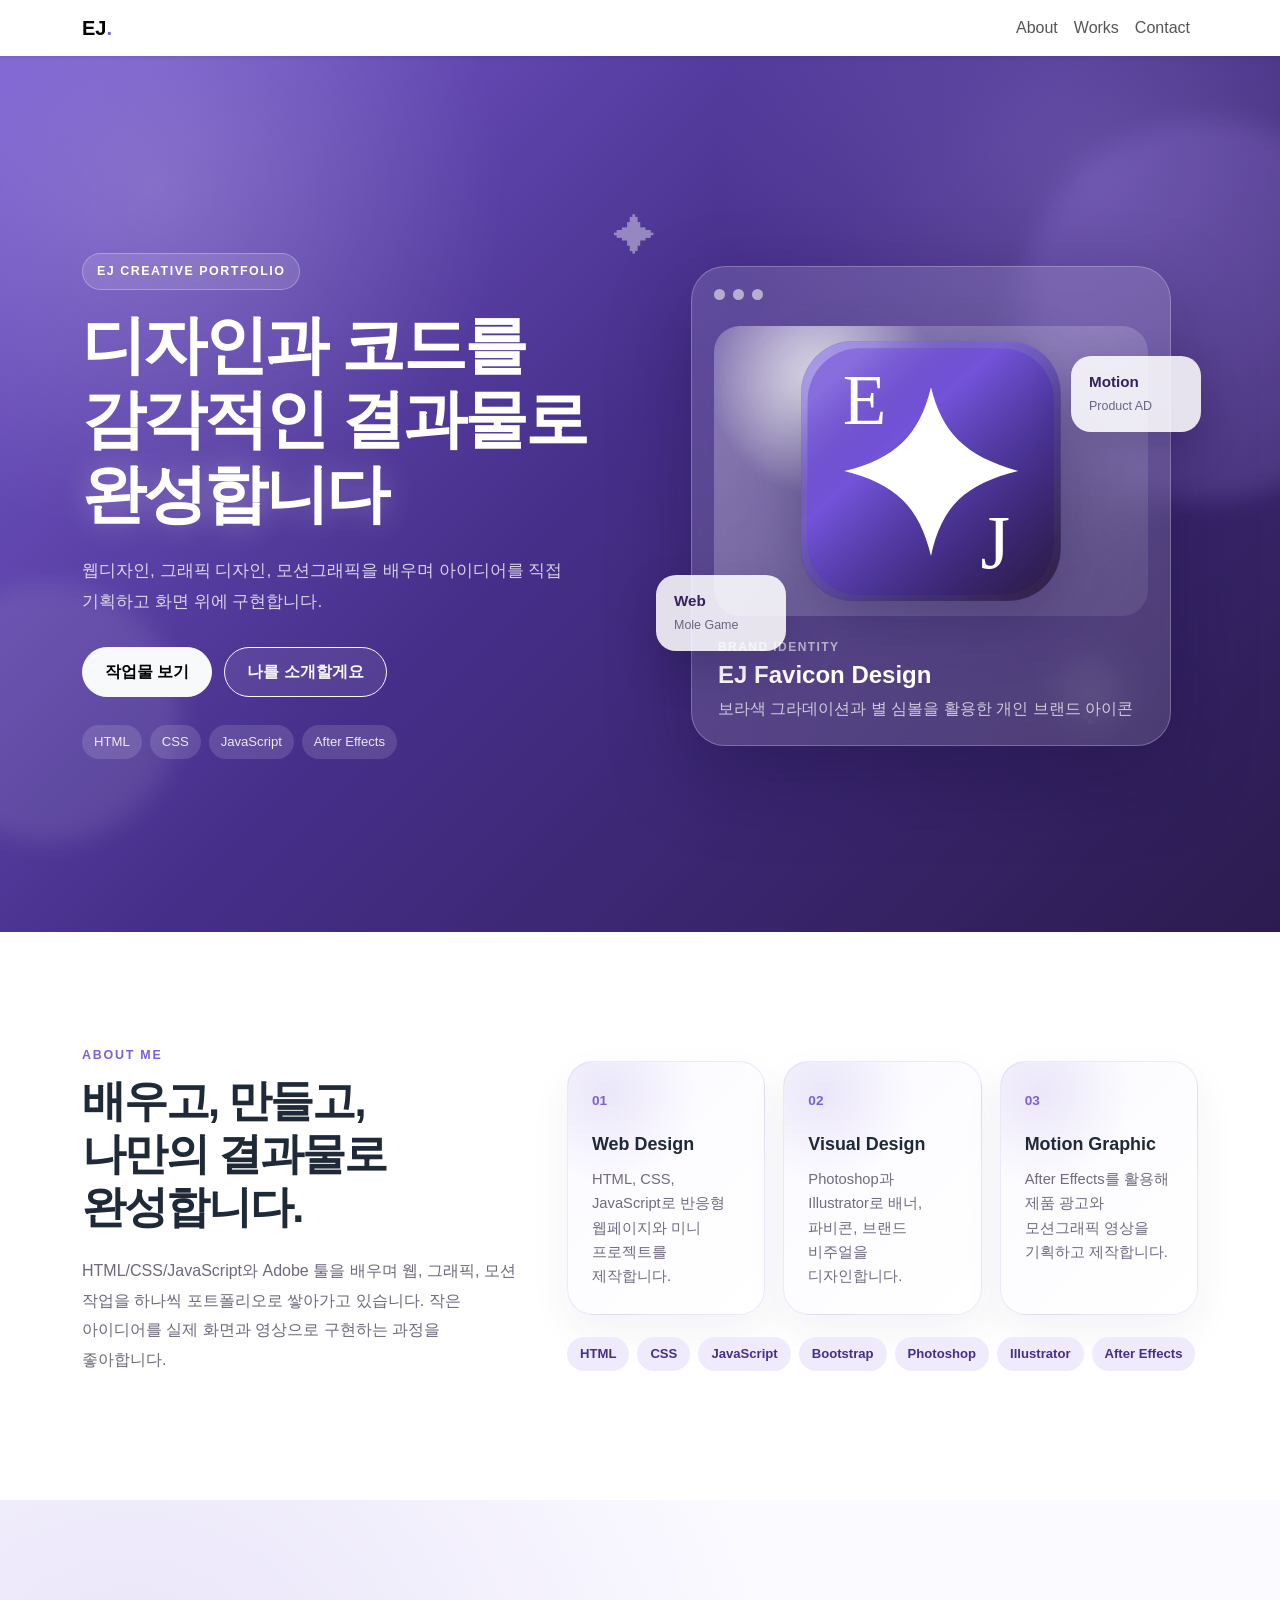
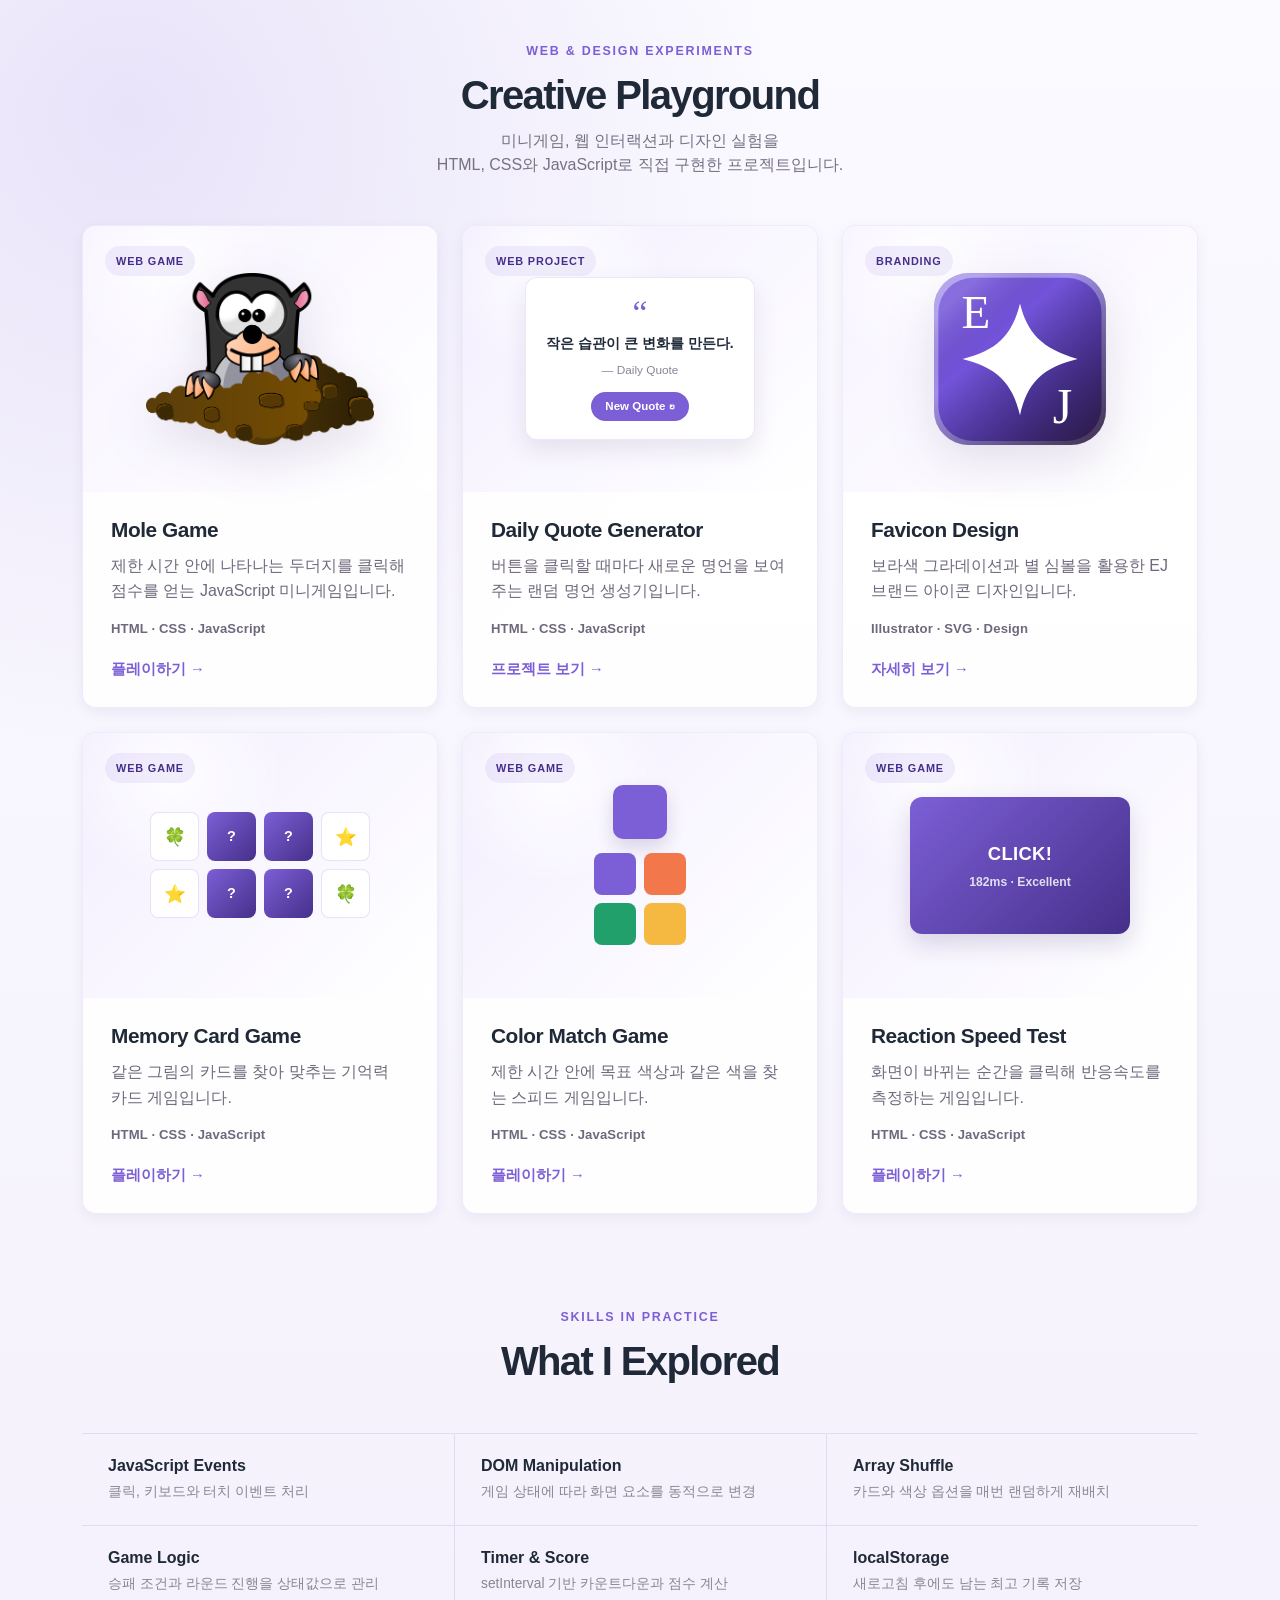
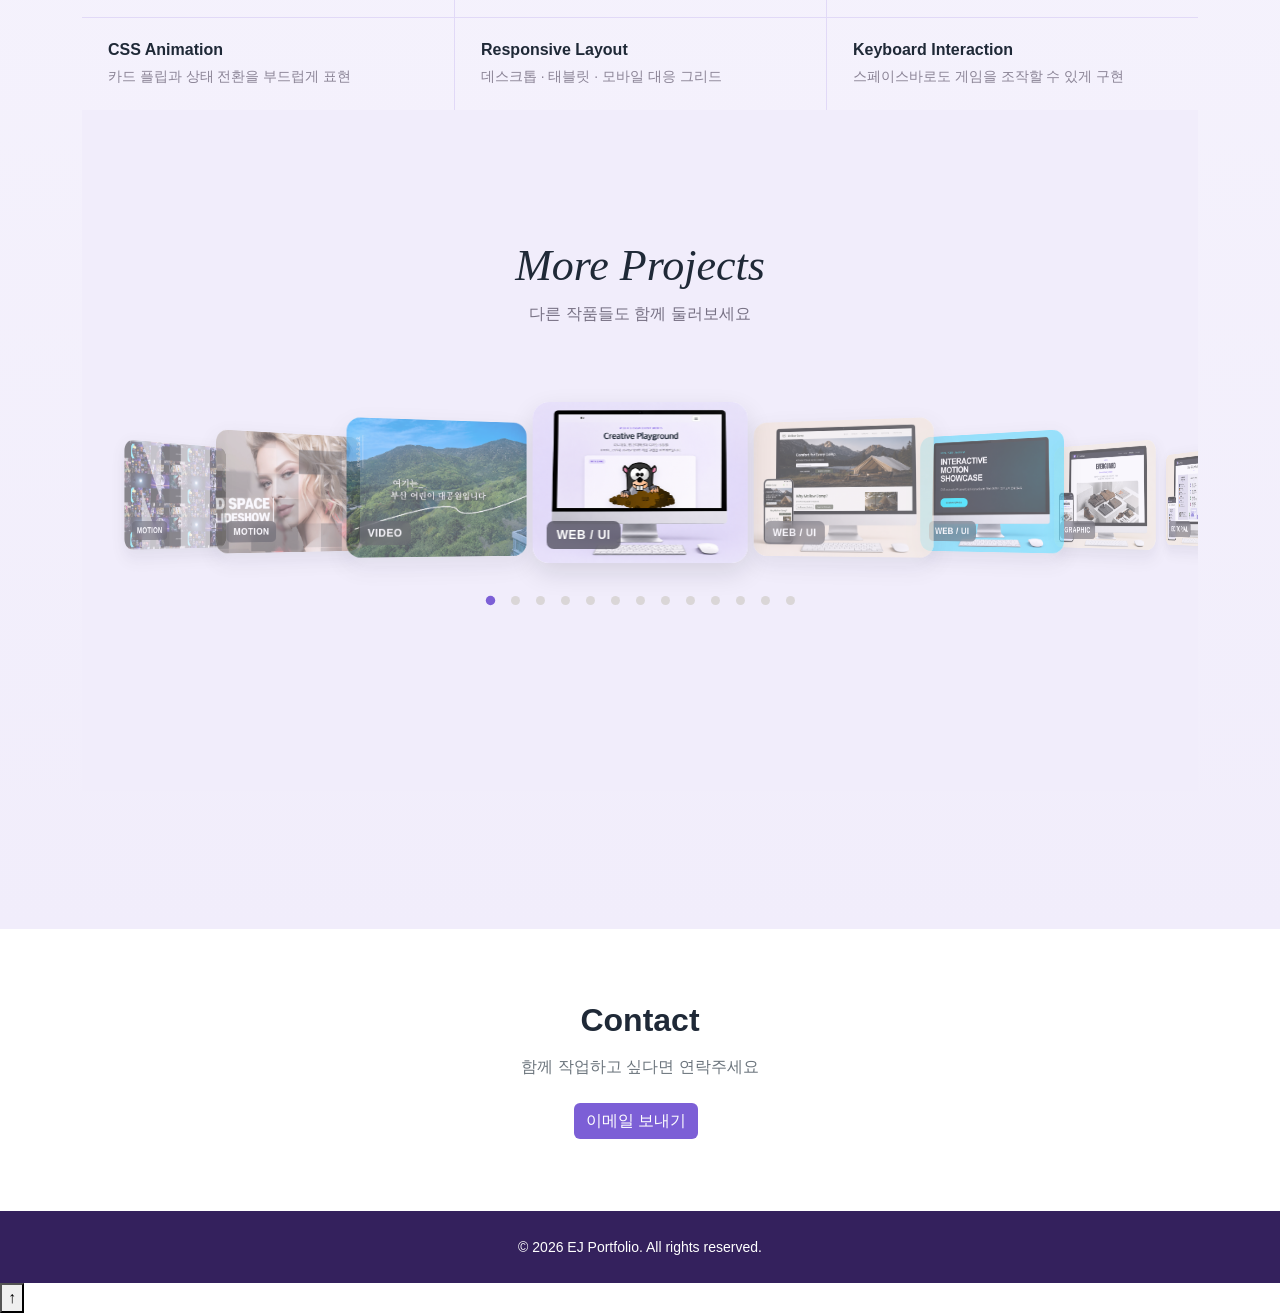
==== commit 9215d6d5: "07.24" ====
--- a/index.html
+++ b/index.html
@@ -1,24 +1,29 @@
 <!DOCTYPE html>
 <html lang="ko">
+
 <head>
-  <!-- ===== 기본 설정 ===== -->
   <meta charset="UTF-8">
-  <!-- 모바일 반응형을 위한 필수 태그 -->
-  <meta name="viewport" content="width=device-width, initial-scale=1">
+  <meta name="viewport" content="width=device-width, initial-scale=1.0">
+
+  <meta name="author" content="차은정">
+  <meta name="keywords" content="html, css, 웹디자인, UI/UX, 모션그래픽, 포트폴리오">
+  <meta name="description" content="웹디자인, UI/UX, 모션그래픽을 공부하며 실무형 포트폴리오를 만들어가고 있는 차은정의 개인 포트폴리오입니다. Photoshop, Illustrator, Premiere Pro, After Effects, HTML, CSS, JavaScript를 활용해 브랜드와 제품을 시각적으로 표현하는 작업에 관심이 있습니다.">
+  <meta name="robots" content="noindex, nofollow">
+
+    <!-- favicon -->
+    
+  <link rel="icon" type="image/svg+xml" href="./image/EJ_favicon.svg">
+  <link rel="apple-touch-icon" href="./image/apple-touch-icon.png">
+
+    
   <title>EJ Portfolio | 차은정</title>
-
-  <!-- ===== 파비콘 연결 ===== -->
-  <link rel="icon" type="image/svg+xml" href="./image/EJ_favicon.svg">
-
-  <!-- ===== Bootstrap 5 CSS (CDN) ===== -->
+  <link rel="stylesheet" href="./css/bootstrap.min.css">
+  <link rel="stylesheet" href="https://cdn.jsdelivr.net/npm/bootstrap-icons@1.11.3/font/bootstrap-icons.min.css">
+  <link rel="stylesheet" href="https://cdn.jsdelivr.net/npm/swiper@11/swiper-bundle.min.css">
   <link href="https://cdn.jsdelivr.net/npm/bootstrap@5.3.3/dist/css/bootstrap.min.css" rel="stylesheet">
-
-  <!-- ===== Swiper (More Projects 슬라이더용) ===== -->
-  <link rel="stylesheet" href="https://cdn.jsdelivr.net/npm/swiper@11/swiper-bundle.min.css">
-
-  <!-- ===== 내 커스텀 CSS (Step 2에서 만들 예정) ===== -->
   <link rel="stylesheet" href="./css/style.css">
-</head>
+</head>  
+ 
 
 <body>
 
@@ -558,7 +563,7 @@
       <h2 class="fw-bold mb-3">Contact</h2>
       <p class="text-secondary mb-4">함께 작업하고 싶다면 연락주세요</p>
            <a href="mailto:cej3968@gmail.com" class="btn btn-purple me-2">이메일 보내기</a>
-      <a href="https://github.com/Jeffreymom" target="_blank" rel="noopener" class="btn btn-outline-purple">GitHub</a>
+      <!-- <a href="https://github.com/Jeffreymom" target="_blank" rel="noopener" class="btn btn-outline-purple">GitHub</a> -->
     </div>
   </section>
 
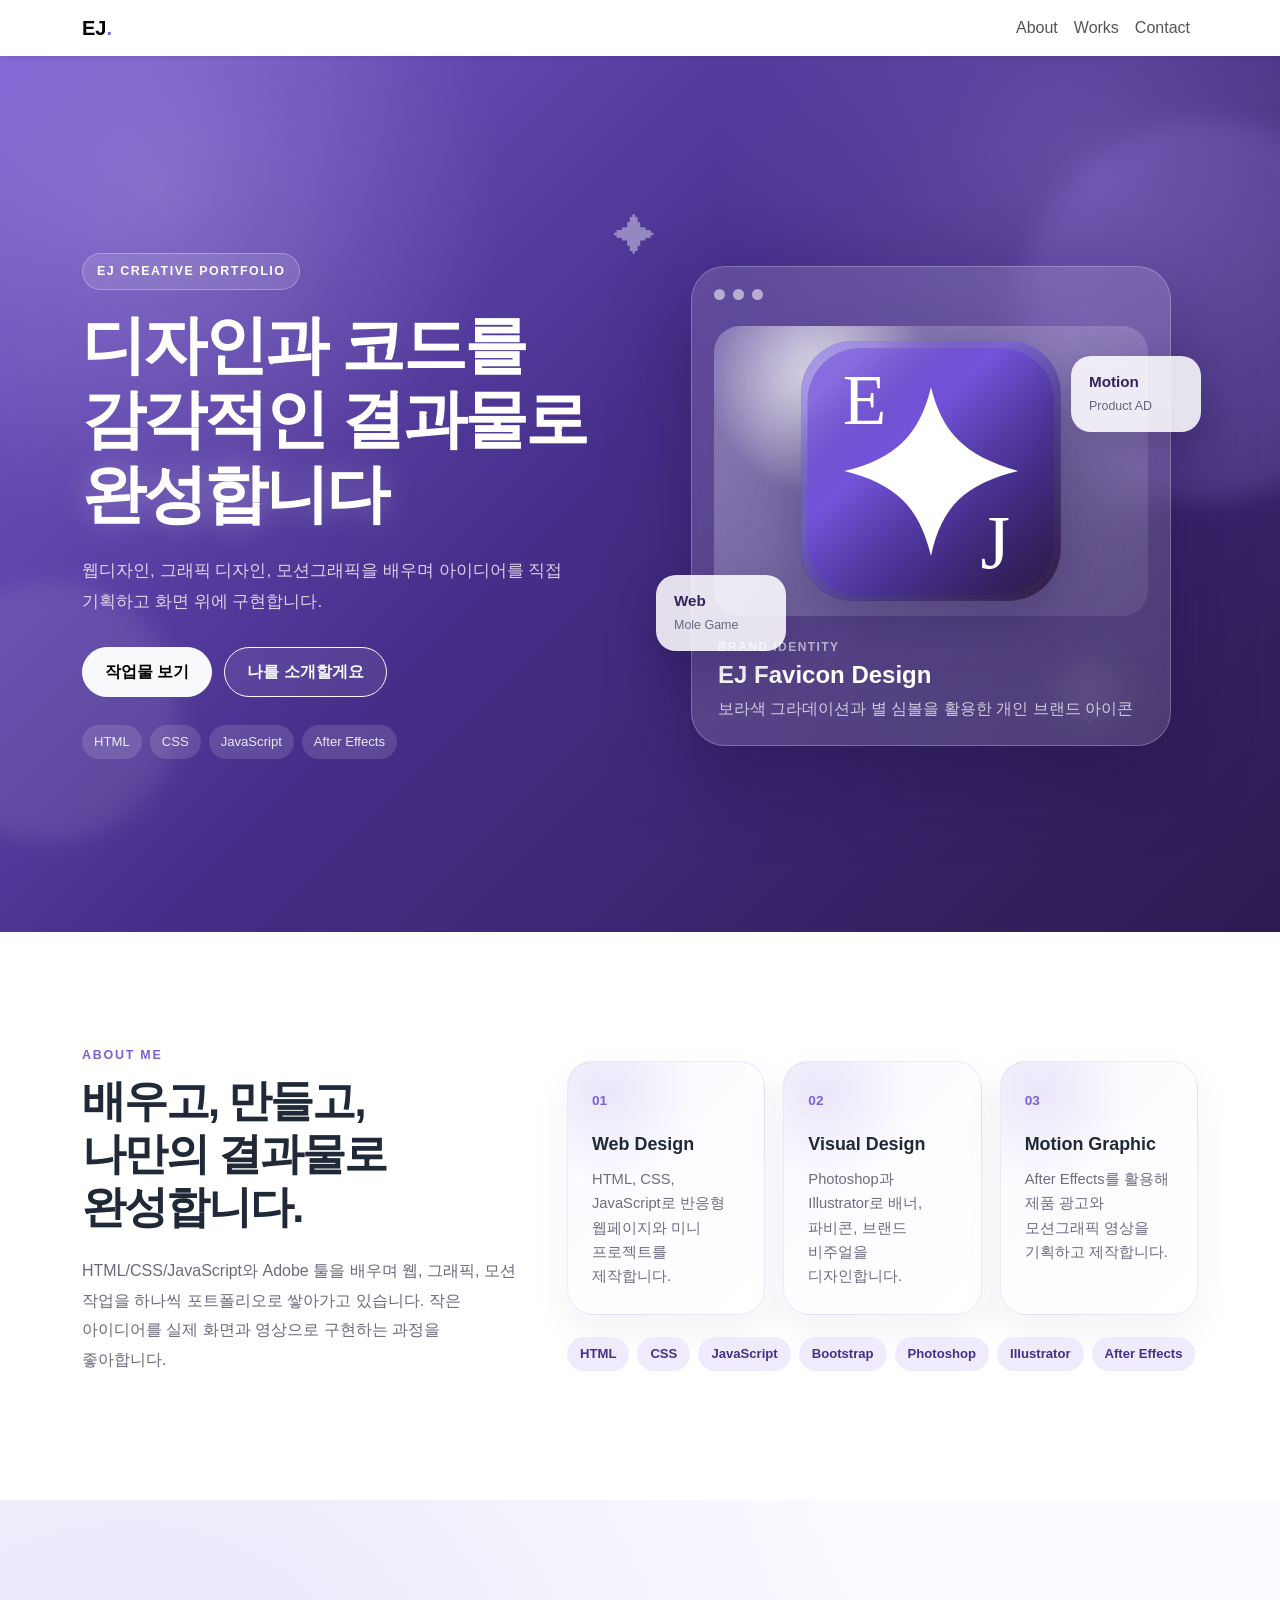
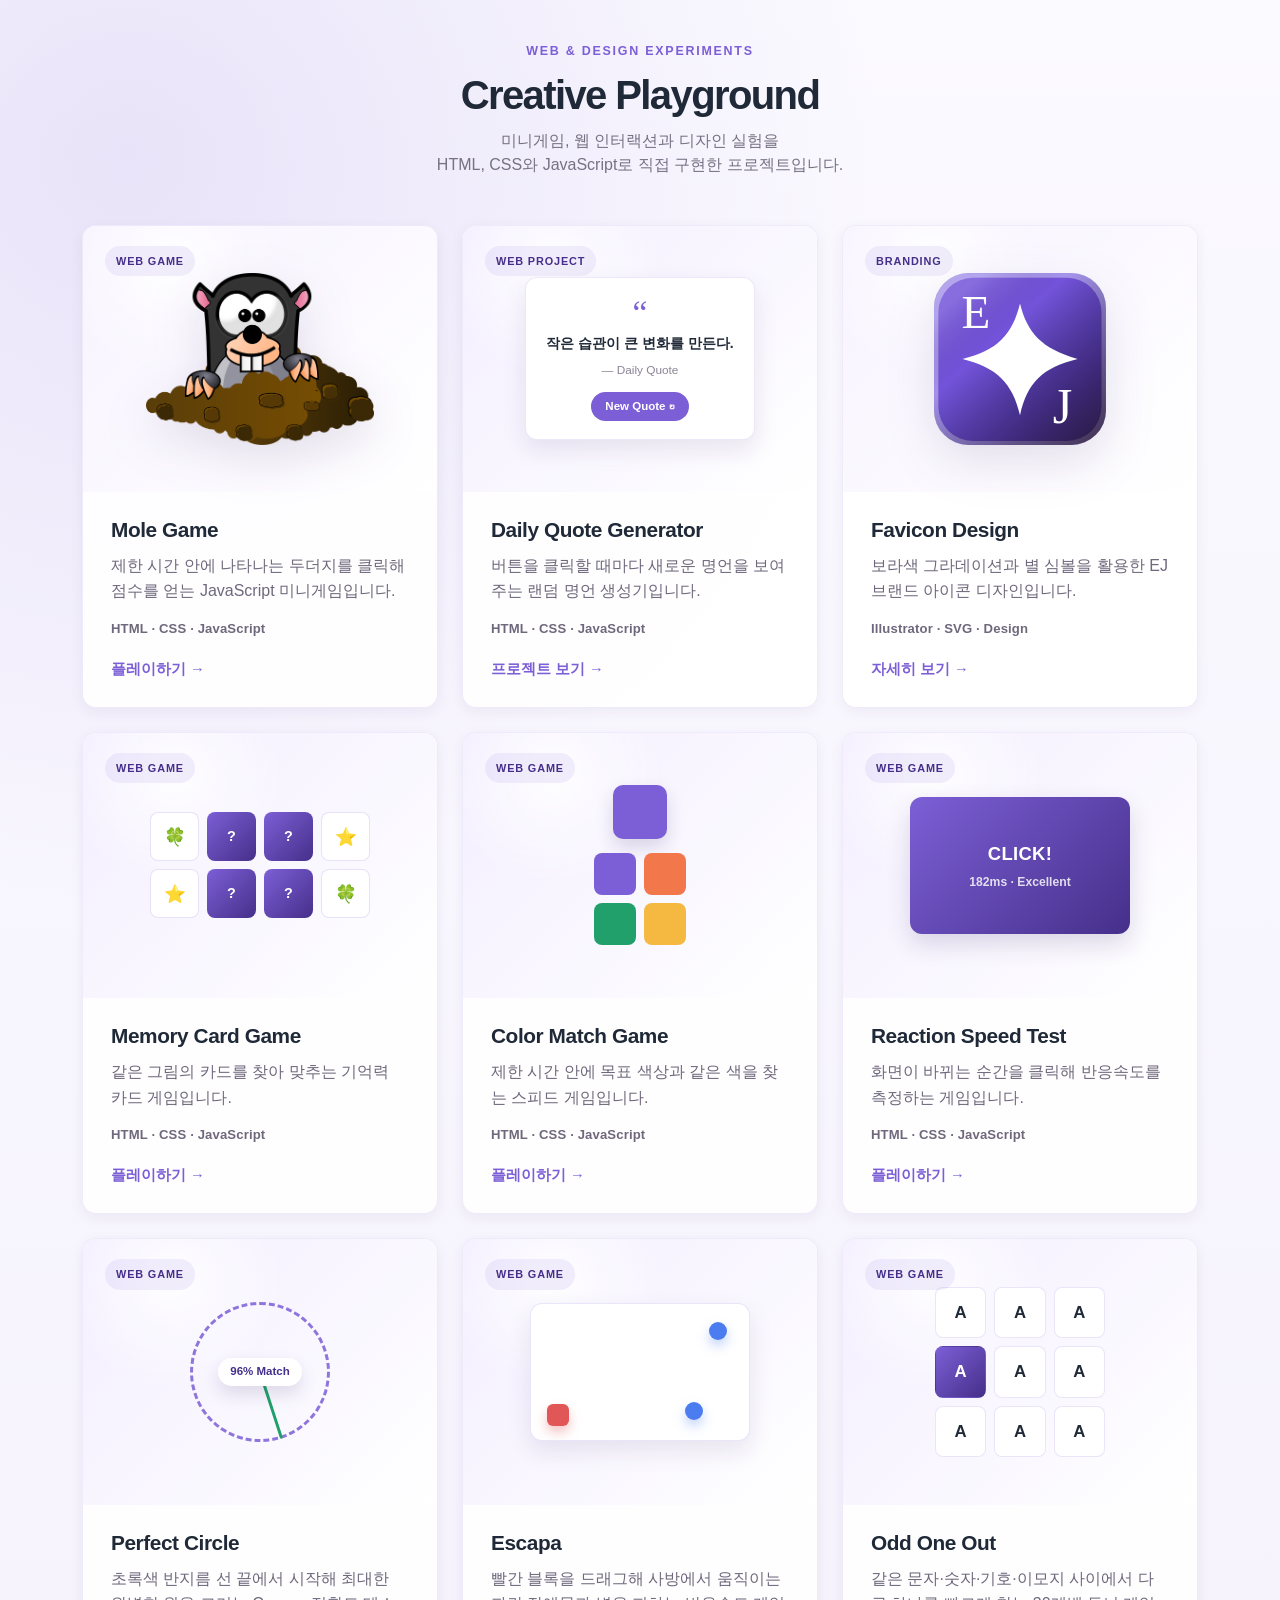
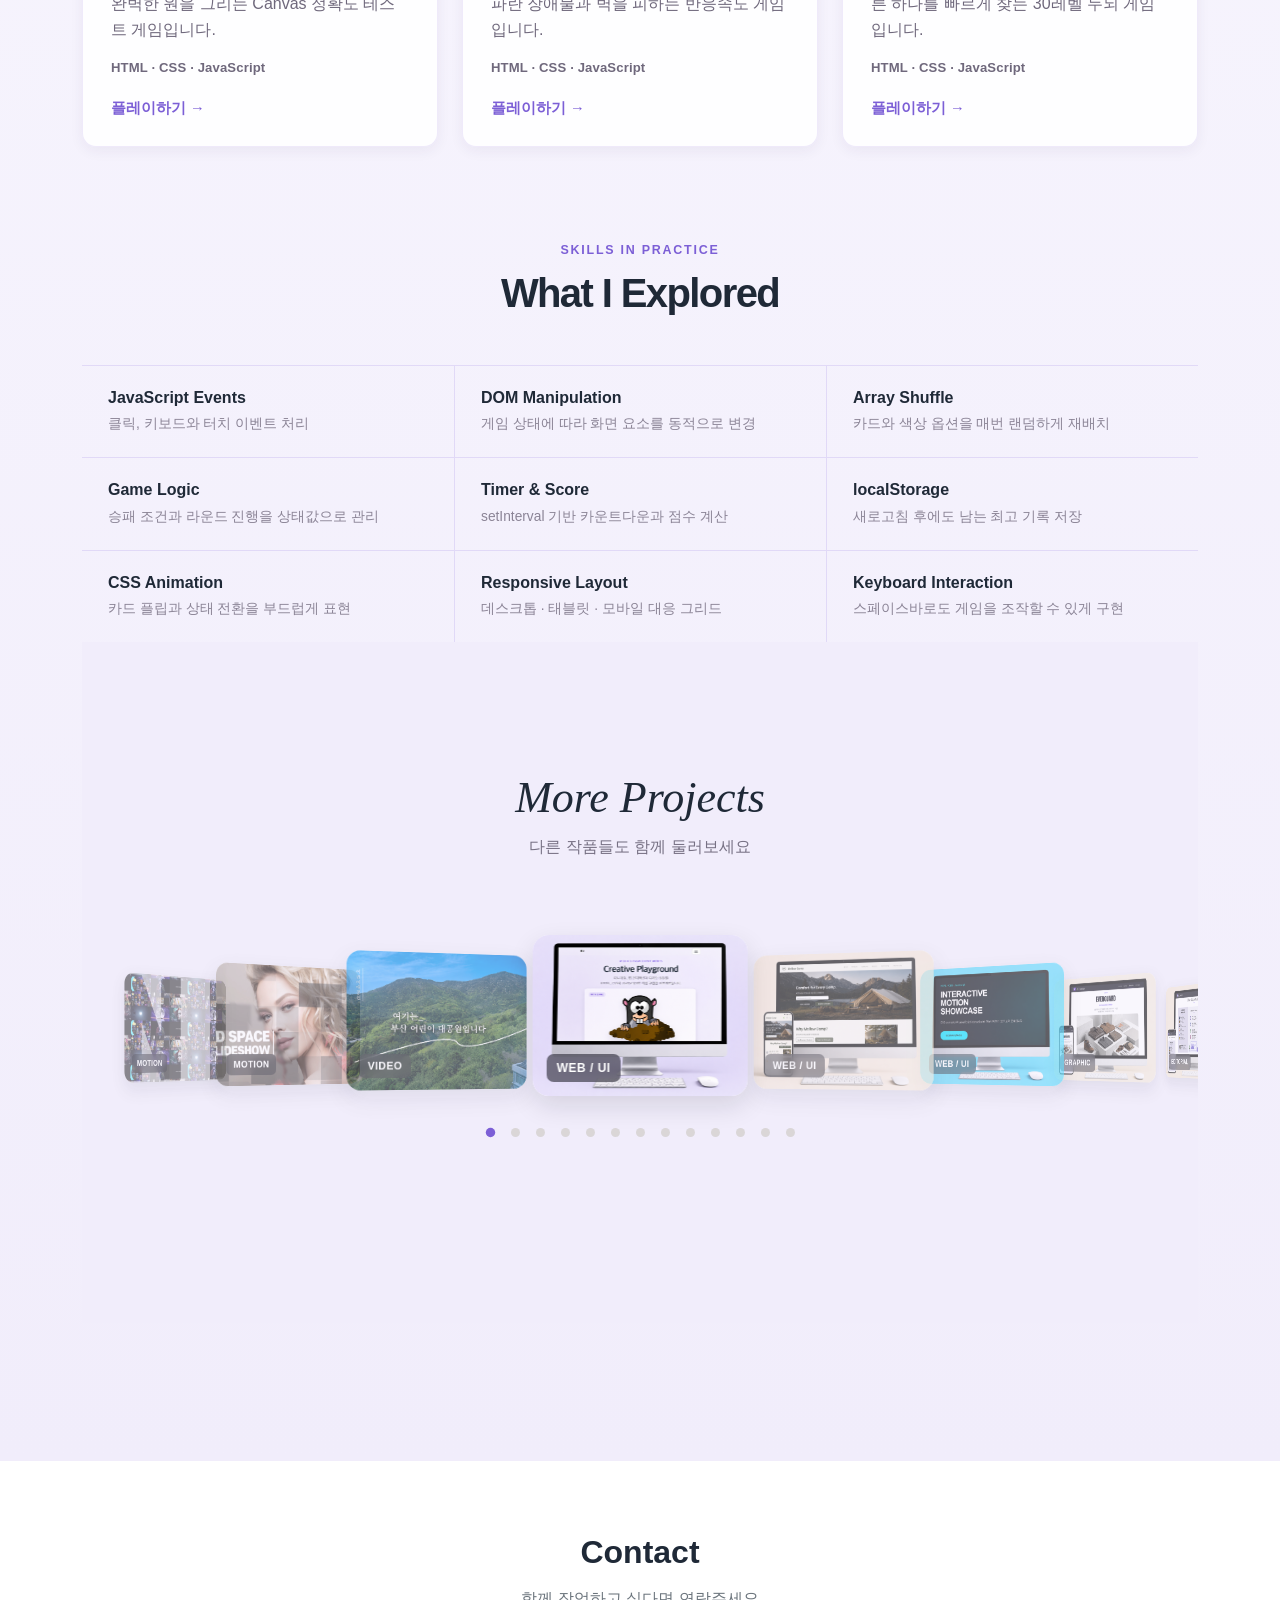
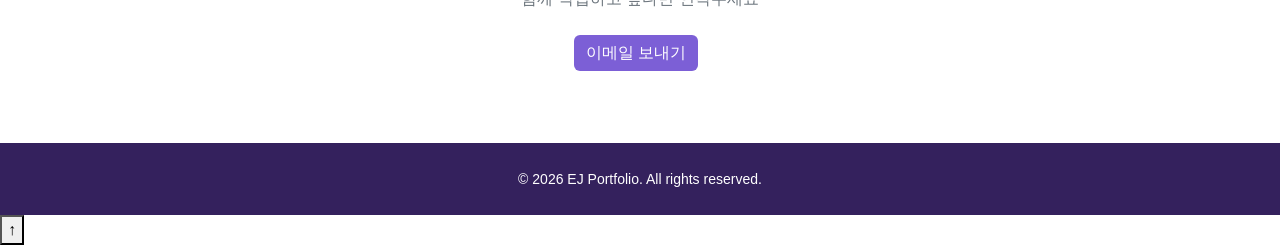
==== commit 2096d9a1: "07.25  게임추가" ====
--- a/index.html
+++ b/index.html
@@ -354,6 +354,81 @@
         </article>
       </div>
 
+      <!-- 카드 7: Perfect Circle -->
+      <div class="col-12 col-md-6 col-lg-4">
+        <article class="portfolio-card">
+          <div class="portfolio-thumb thumb-circle">
+            <span class="category-label">WEB GAME</span>
+            <div class="thumb-visual circle-mock" aria-hidden="true">
+              <div class="circle-mock-ring"></div>
+              <div class="circle-mock-radius"></div>
+              <span class="circle-mock-score">96% Match</span>
+            </div>
+          </div>
+
+          <div class="portfolio-body">
+            <h3>Perfect Circle</h3>
+            <p class="portfolio-desc">초록색 반지름 선 끝에서 시작해 최대한 완벽한 원을 그리는 Canvas 정확도 테스트 게임입니다.</p>
+            <p class="tool-tags">HTML · CSS · JavaScript</p>
+            <a href="./drawcircle-game-html/draw-circle-html-game/index.html" class="work-link">
+              플레이하기 <span class="arrow">→</span>
+            </a>
+          </div>
+        </article>
+      </div>
+
+      <!-- 카드 8: Escapa -->
+      <div class="col-12 col-md-6 col-lg-4">
+        <article class="portfolio-card">
+          <div class="portfolio-thumb thumb-escape">
+            <span class="category-label">WEB GAME</span>
+            <div class="thumb-visual escape-mock" aria-hidden="true">
+              <span class="escape-mock-obstacle escape-mock-obstacle-1"></span>
+              <span class="escape-mock-obstacle escape-mock-obstacle-2"></span>
+              <span class="escape-mock-player"></span>
+            </div>
+          </div>
+
+          <div class="portfolio-body">
+            <h3>Escapa</h3>
+            <p class="portfolio-desc">빨간 블록을 드래그해 사방에서 움직이는 파란 장애물과 벽을 피하는 반응속도 게임입니다.</p>
+            <p class="tool-tags">HTML · CSS · JavaScript</p>
+            <a href="./escapa2-game-html/index.html" class="work-link">
+              플레이하기 <span class="arrow">→</span>
+            </a>
+          </div>
+        </article>
+      </div>
+
+      <!-- 카드 9: Odd One Out -->
+      <div class="col-12 col-md-6 col-lg-4">
+        <article class="portfolio-card">
+          <div class="portfolio-thumb thumb-odd">
+            <span class="category-label">WEB GAME</span>
+            <div class="thumb-visual odd-mock" aria-hidden="true">
+              <span class="odd-mock-cell">A</span>
+              <span class="odd-mock-cell">A</span>
+              <span class="odd-mock-cell">A</span>
+              <span class="odd-mock-cell odd-mock-cell--diff">A</span>
+              <span class="odd-mock-cell">A</span>
+              <span class="odd-mock-cell">A</span>
+              <span class="odd-mock-cell">A</span>
+              <span class="odd-mock-cell">A</span>
+              <span class="odd-mock-cell">A</span>
+            </div>
+          </div>
+
+          <div class="portfolio-body">
+            <h3>Odd One Out</h3>
+            <p class="portfolio-desc">같은 문자·숫자·기호·이모지 사이에서 다른 하나를 빠르게 찾는 30레벨 두뇌 게임입니다.</p>
+            <p class="tool-tags">HTML · CSS · JavaScript</p>
+            <a href="./odd-one-out-game-html/odd-one-out-html-game/index.html" class="work-link">
+              플레이하기 <span class="arrow">→</span>
+            </a>
+          </div>
+        </article>
+      </div>
+
     </div>
 
     <div class="explored-section">
--- a/css/style.css
+++ b/css/style.css
@@ -899,6 +899,136 @@
   font-size: 0.76rem;
   font-weight: 700;
   color: rgba(255, 255, 255, 0.82);
+}
+
+/* Perfect Circle */
+.thumb-circle {
+  background:
+    radial-gradient(circle at 25% 15%, rgba(255, 255, 255, 0.9), transparent 32%),
+    linear-gradient(135deg, #F3EEFF 0%, #FFFFFF 100%);
+}
+
+.circle-mock {
+  position: relative;
+  width: 140px;
+  height: 140px;
+  display: flex;
+  align-items: center;
+  justify-content: center;
+}
+
+.circle-mock-ring {
+  position: absolute;
+  inset: 0;
+  border: 3px dashed var(--purple-main);
+  border-radius: 50%;
+  opacity: 0.85;
+}
+
+.circle-mock-radius {
+  position: absolute;
+  left: 50%;
+  top: 50%;
+  width: 3px;
+  height: 70px;
+  background: #22A06B;
+  transform-origin: top center;
+  transform: translateX(-50%) rotate(-18deg);
+  border-radius: 3px;
+}
+
+.circle-mock-score {
+  position: relative;
+  padding: 5px 12px;
+  border-radius: 999px;
+  background: #fff;
+  color: var(--purple-mid);
+  font-size: 0.72rem;
+  font-weight: 800;
+  box-shadow: 0 8px 18px rgba(52, 33, 93, 0.14);
+}
+
+/* Escapa */
+.thumb-escape {
+  background:
+    radial-gradient(circle at 25% 15%, rgba(255, 255, 255, 0.9), transparent 32%),
+    linear-gradient(135deg, #F3EEFF 0%, #FFFFFF 100%);
+}
+
+.escape-mock {
+  position: relative;
+  width: 100%;
+  max-width: 220px;
+  aspect-ratio: 16 / 10;
+  border-radius: 12px;
+  background: #fff;
+  border: 1px solid rgba(124, 95, 214, 0.16);
+  box-shadow: 0 10px 24px rgba(52, 33, 93, 0.1);
+  overflow: hidden;
+}
+
+.escape-mock-player {
+  position: absolute;
+  left: 16px;
+  bottom: 14px;
+  width: 22px;
+  height: 22px;
+  border-radius: 6px;
+  background: #E15656;
+  box-shadow: 0 6px 12px rgba(225, 86, 86, 0.35);
+}
+
+.escape-mock-obstacle {
+  position: absolute;
+  width: 18px;
+  height: 18px;
+  border-radius: 50%;
+  background: #4C7DF0;
+  box-shadow: 0 6px 12px rgba(76, 125, 240, 0.35);
+}
+
+.escape-mock-obstacle-1 {
+  right: 22px;
+  top: 18px;
+}
+
+.escape-mock-obstacle-2 {
+  right: 46px;
+  bottom: 20px;
+}
+
+/* Odd One Out */
+.thumb-odd {
+  background:
+    radial-gradient(circle at 25% 15%, rgba(255, 255, 255, 0.9), transparent 32%),
+    linear-gradient(135deg, #F3EEFF 0%, #FFFFFF 100%);
+}
+
+.odd-mock {
+  display: grid;
+  grid-template-columns: repeat(3, 1fr);
+  gap: 8px;
+  width: 100%;
+  max-width: 170px;
+}
+
+.odd-mock-cell {
+  aspect-ratio: 1 / 1;
+  display: flex;
+  align-items: center;
+  justify-content: center;
+  border-radius: 8px;
+  background: #fff;
+  border: 1px solid rgba(124, 95, 214, 0.16);
+  color: var(--text-dark);
+  font-weight: 800;
+  font-size: 1.05rem;
+}
+
+.odd-mock-cell--diff {
+  background: linear-gradient(135deg, var(--purple-main), var(--purple-mid));
+  border-color: transparent;
+  color: #fff;
 }
 
 /* ============================================
